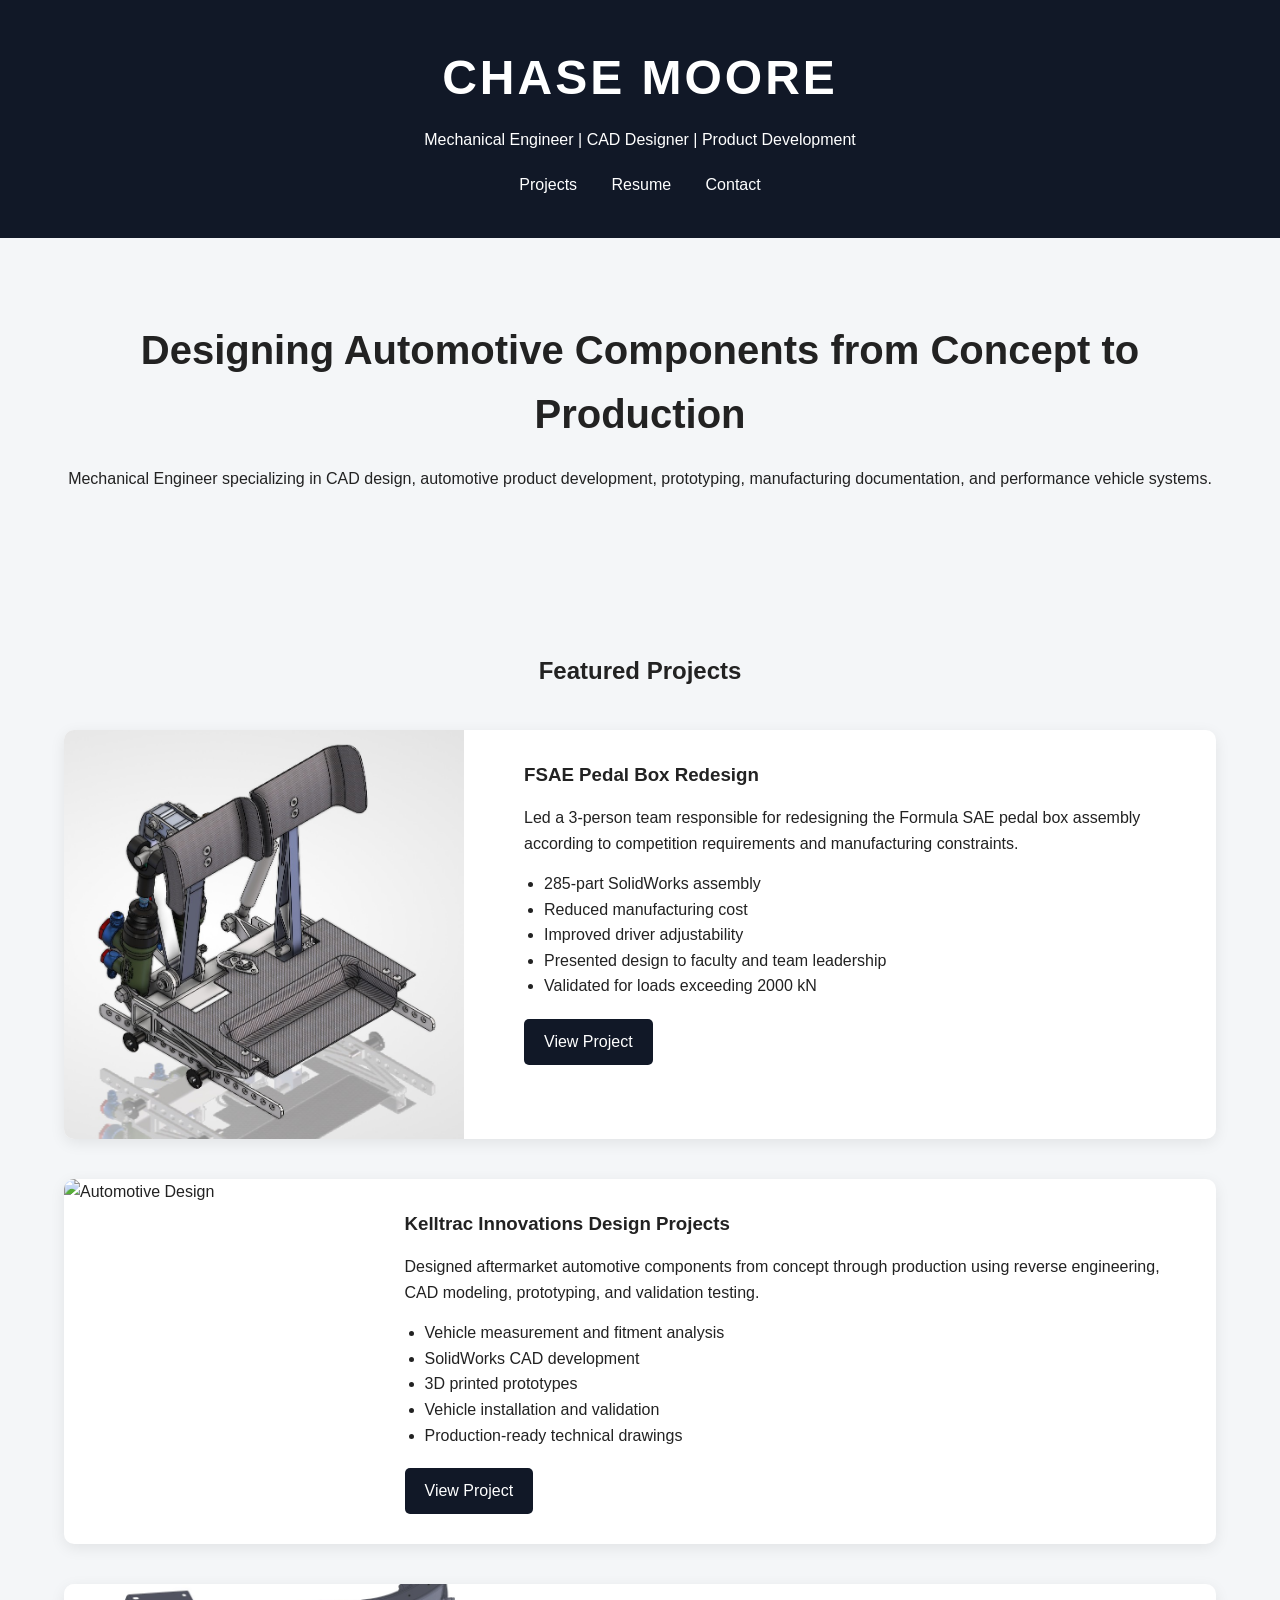
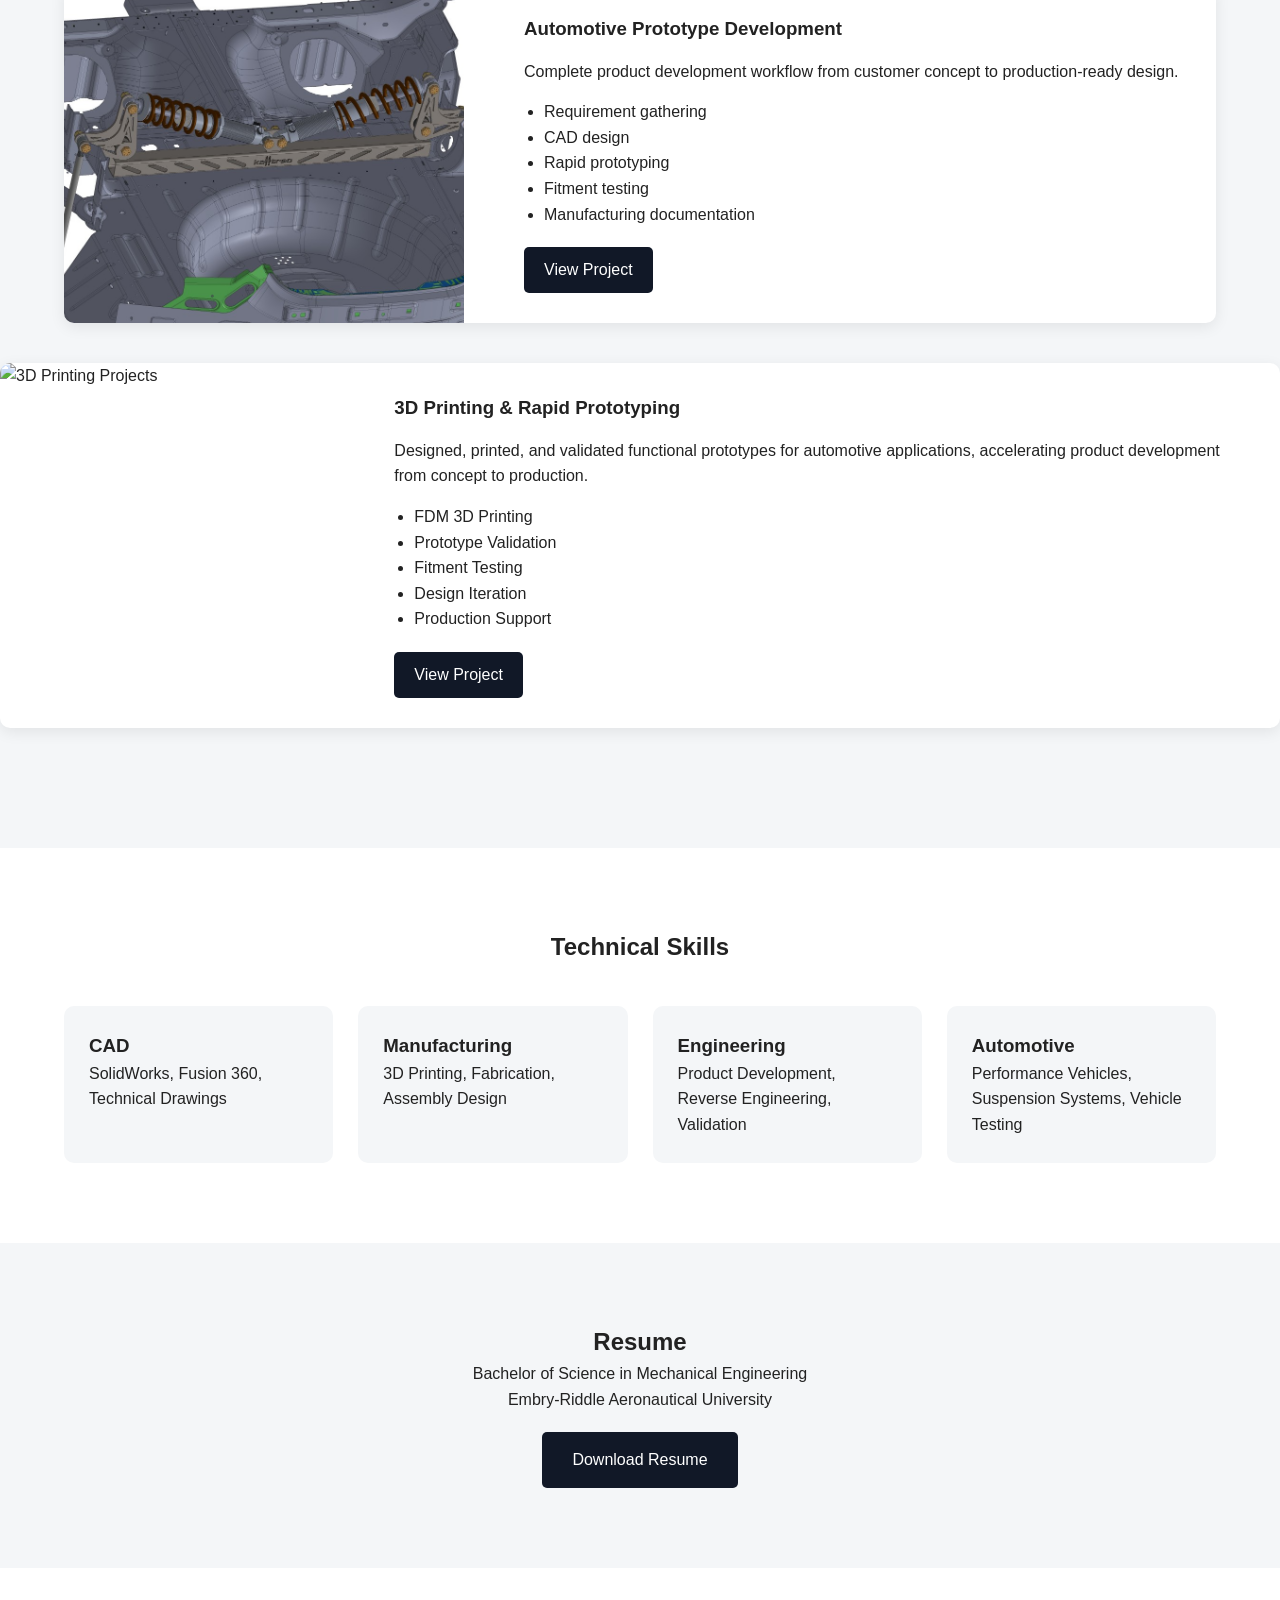
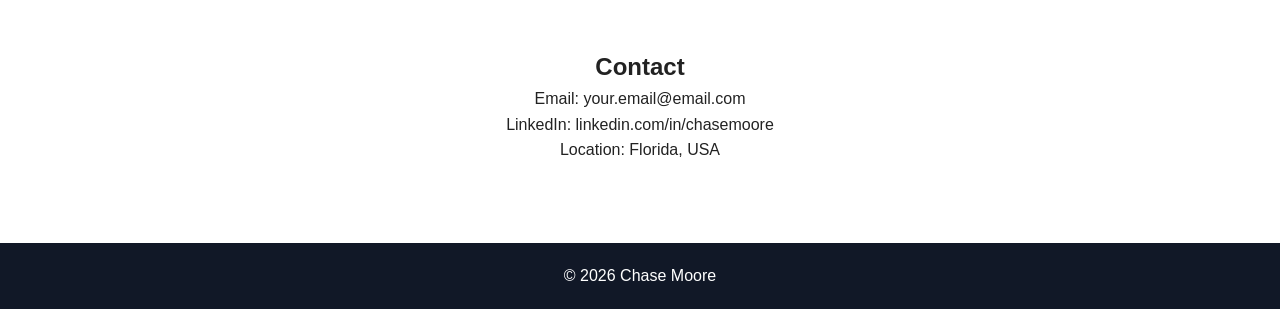
==== index.html @ bf0d04e1 "test" ====
<!DOCTYPE html>
<html lang="en">
<head>
    <meta charset="UTF-8">
    <meta name="viewport" content="width=device-width, initial-scale=1.0">
    <title>Chase Moore | Mechanical Engineer</title>
    <link rel="stylesheet" href="style.css">
</head>
<body>

<header>
    <div class="container">
        <h1>CHASE MOORE</h1>
        <p>Mechanical Engineer | CAD Designer | Product Development</p>

        <div class="header-links">
            <a href="#projects">Projects</a>
            <a href="#resume">Resume</a>
            <a href="#contact">Contact</a>
        </div>
    </div>
</header>

<section class="hero">
    <div class="container">
        <h2>Designing Automotive Components from Concept to Production</h2>

        <p>
            Mechanical Engineer specializing in CAD design,
            automotive product development, prototyping,
            manufacturing documentation, and performance vehicle systems.
        </p>
    </div>
</section>

<section id="projects" class="projects">

    <div class="container">

        <h2>Featured Projects</h2>

        <div class="project-card">
            <img src="images/pedal-box-full.jpg" alt="FSAE Pedal Box">

            <div class="project-content">
                <h3>FSAE Pedal Box Redesign</h3>

                <p>
                    Led a 3-person team responsible for redesigning the
                    Formula SAE pedal box assembly according to competition
                    requirements and manufacturing constraints.
                </p>

                <ul>
                    <li>285-part SolidWorks assembly</li>
                    <li>Reduced manufacturing cost</li>
                    <li>Improved driver adjustability</li>
                    <li>Presented design to faculty and team leadership</li>
                    <li>Validated for loads exceeding 2000 kN</li>
                </ul>

                <a href="images/pedal-box-full.jpg" target="_blank">
    View Project
</a>
            </div>
        </div>

        <div class="project-card">
            <img src="images/kelltrac.jpg" alt="Automotive Design">

            <div class="project-content">
                <h3>Kelltrac Innovations Design Projects</h3>

                <p>
                    Designed aftermarket automotive components from
                    concept through production using reverse engineering,
                    CAD modeling, prototyping, and validation testing.
                </p>

                <ul>
                    <li>Vehicle measurement and fitment analysis</li>
                    <li>SolidWorks CAD development</li>
                    <li>3D printed prototypes</li>
                    <li>Vehicle installation and validation</li>
                    <li>Production-ready technical drawings</li>
                </ul>

                <a href="images/cantilever-suspension.pdf" target="_blank">
    View Project
</a>
            </div>
        </div>

        <div class="project-card">
            <img src="images/cantilever-suspension.jpg" alt="Cantilever Suspension">

            <div class="project-content">
                <h3>Automotive Prototype Development</h3>

                <p>
                    Complete product development workflow from
                    customer concept to production-ready design.
                </p>

                <ul>
                    <li>Requirement gathering</li>
                    <li>CAD design</li>
                    <li>Rapid prototyping</li>
                    <li>Fitment testing</li>
                    <li>Manufacturing documentation</li>
                </ul>

                <a href="images/cantilever-suspension.jpg" target="_blank">
    View Project
</a>

            </div>
        </div>

    </div>

<div class="project-card">
    <img src="images/3d-printing-projects.jpg" alt="3D Printing Projects">

    <div class="project-content">
        <h3>3D Printing & Rapid Prototyping</h3>

        <p>
            Designed, printed, and validated functional prototypes for
            automotive applications, accelerating product development
            from concept to production.
        </p>

        <ul>
            <li>FDM 3D Printing</li>
            <li>Prototype Validation</li>
            <li>Fitment Testing</li>
            <li>Design Iteration</li>
            <li>Production Support</li>
        </ul>

        <a href="projects/3d-printing.html">
            View Project
        </a>
</div>

    </div>
</div>


</section>

<section class="skills">

    <div class="container">

        <h2>Technical Skills</h2>

        <div class="skill-grid">

            <div class="skill-box">
                <h3>CAD</h3>
                <p>SolidWorks, Fusion 360, Technical Drawings</p>
            </div>

            <div class="skill-box">
                <h3>Manufacturing</h3>
                <p>3D Printing, Fabrication, Assembly Design</p>
            </div>

            <div class="skill-box">
                <h3>Engineering</h3>
                <p>Product Development, Reverse Engineering, Validation</p>
            </div>

            <div class="skill-box">
                <h3>Automotive</h3>
                <p>Performance Vehicles, Suspension Systems, Vehicle Testing</p>
            </div>

        </div>

    </div>

</section>

<section id="resume" class="resume">

    <div class="container">

        <h2>Resume</h2>

        <p>
            Bachelor of Science in Mechanical Engineering
            <br>
            Embry-Riddle Aeronautical University
        </p>

        <a class="resume-btn" href="resume/Chase_Moore_Resume.pdf">
            Download Resume
        </a>

    </div>

</section>

<section id="contact" class="contact">

    <div class="container">

        <h2>Contact</h2>

        <p>Email: your.email@email.com</p>

        <p>LinkedIn: linkedin.com/in/chasemoore</p>

        <p>Location: Florida, USA</p>

    </div>

</section>

<footer>
    <p>© 2026 Chase Moore</p>
</footer>

</body>
</html>
---- style.css ----
*{
    margin:0;
    padding:0;
    box-sizing:border-box;
    font-family:Arial, Helvetica, sans-serif;
}

body{
    background:#f4f6f8;
    color:#222;
    line-height:1.6;
}

.container{
    width:90%;
    max-width:1200px;
    margin:auto;
}

header{
    background:#111827;
    color:white;
    padding:40px 0;
    text-align:center;
}

header h1{
    font-size:3rem;
    letter-spacing:3px;
}

header p{
    margin-top:10px;
}

.header-links{
    margin-top:20px;
}

.header-links a{
    color:white;
    text-decoration:none;
    margin:0 15px;
}

.hero{
    padding:80px 0;
    text-align:center;
}

.hero h2{
    font-size:2.5rem;
    margin-bottom:20px;
}

.projects{
    padding:80px 0;
}

.projects h2{
    text-align:center;
    margin-bottom:40px;
}

.project-card{
    display:flex;
    gap:30px;
    background:white;
    margin-bottom:40px;
    border-radius:10px;
    overflow:hidden;
    box-shadow:0 4px 15px rgba(0,0,0,.08);
}

.project-card img{
    width:400px;
    object-fit:cover;
}

.project-content{
    padding:30px;
}

.project-content h3{
    margin-bottom:15px;
}

.project-content ul{
    margin-top:15px;
    margin-left:20px;
}

.project-content a{
    display:inline-block;
    margin-top:20px;
    background:#111827;
    color:white;
    padding:10px 20px;
    text-decoration:none;
    border-radius:5px;
}

.skills{
    padding:80px 0;
    background:white;
}

.skills h2{
    text-align:center;
    margin-bottom:40px;
}

.skill-grid{
    display:grid;
    grid-template-columns:repeat(auto-fit,minmax(250px,1fr));
    gap:25px;
}

.skill-box{
    background:#f4f6f8;
    padding:25px;
    border-radius:10px;
}

.resume{
    text-align:center;
    padding:80px 0;
}

.resume-btn{
    display:inline-block;
    margin-top:20px;
    background:#111827;
    color:white;
    text-decoration:none;
    padding:15px 30px;
    border-radius:5px;
}

.contact{
    text-align:center;
    padding:80px 0;
    background:white;
}

footer{
    background:#111827;
    color:white;
    text-align:center;
    padding:20px;
}

@media(max-width:900px){

    .project-card{
        flex-direction:column;
    }

    .project-card img{
        width:100%;
    }

}
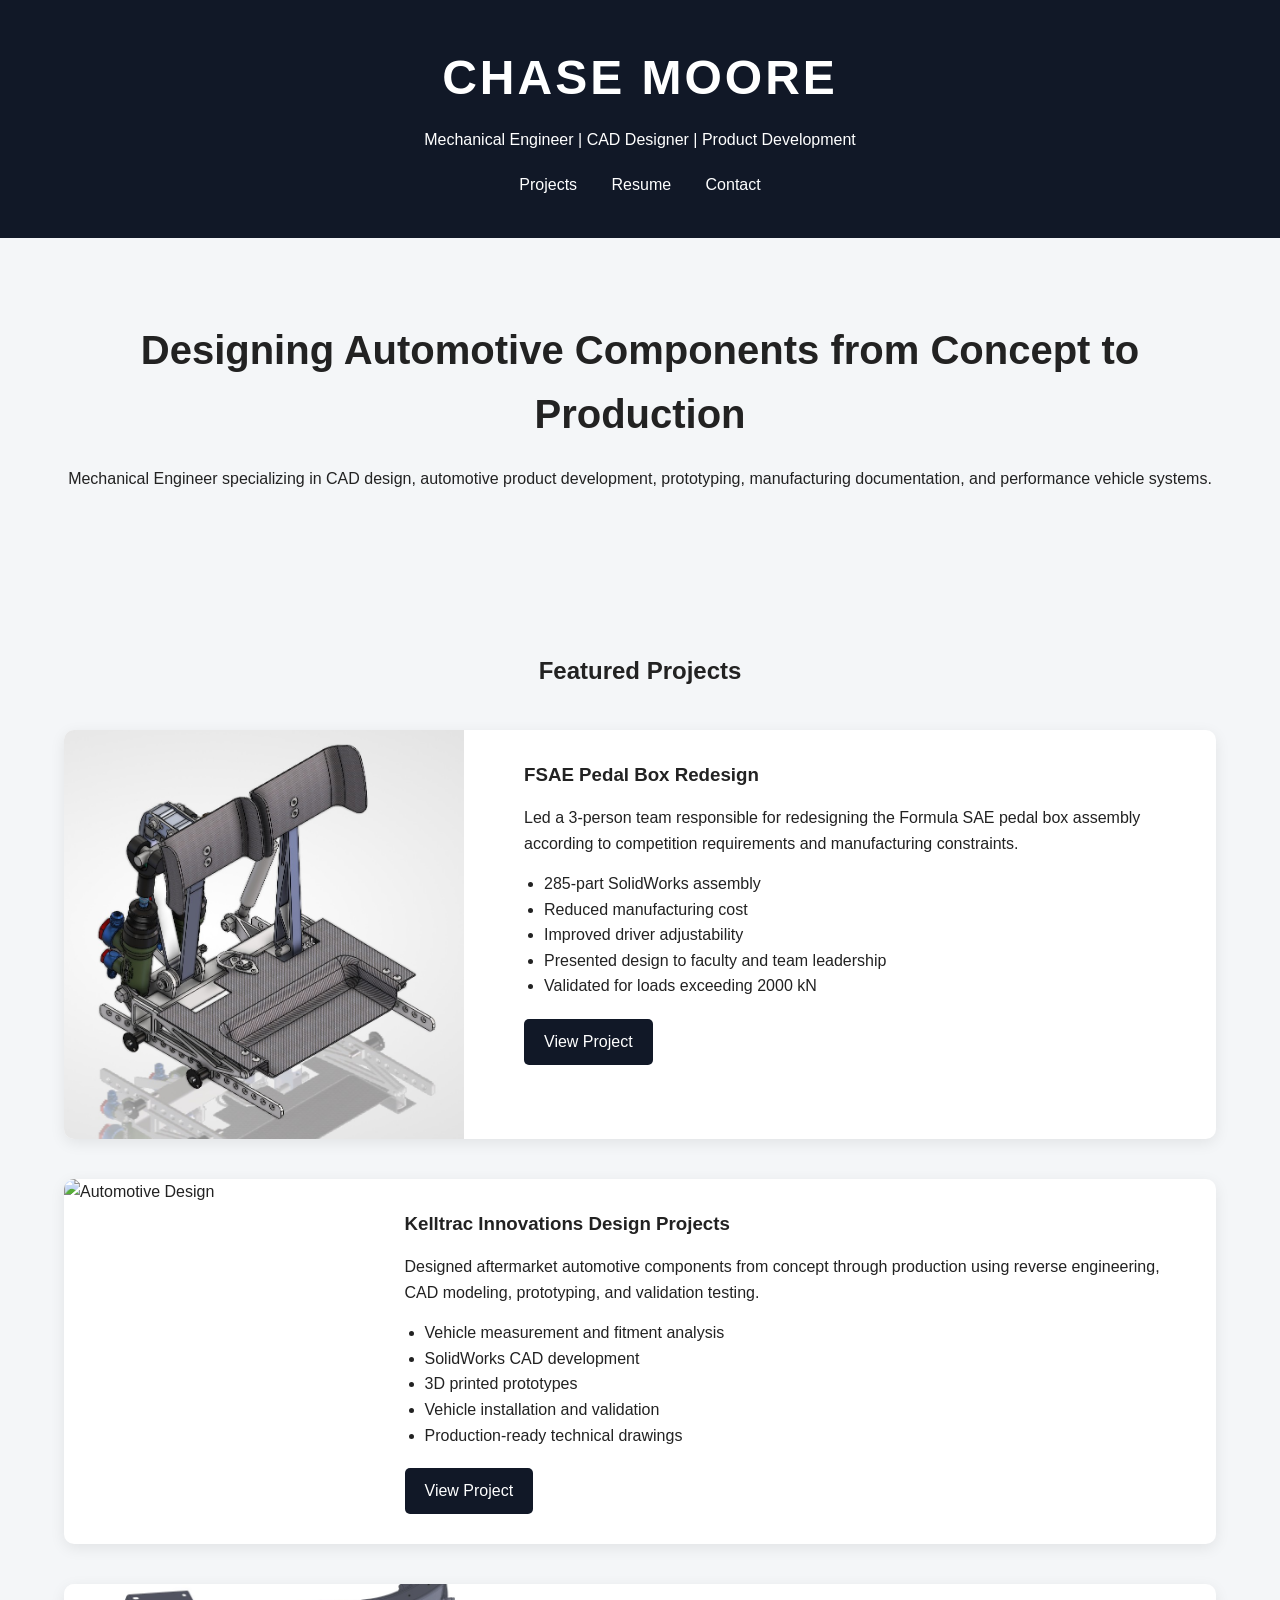
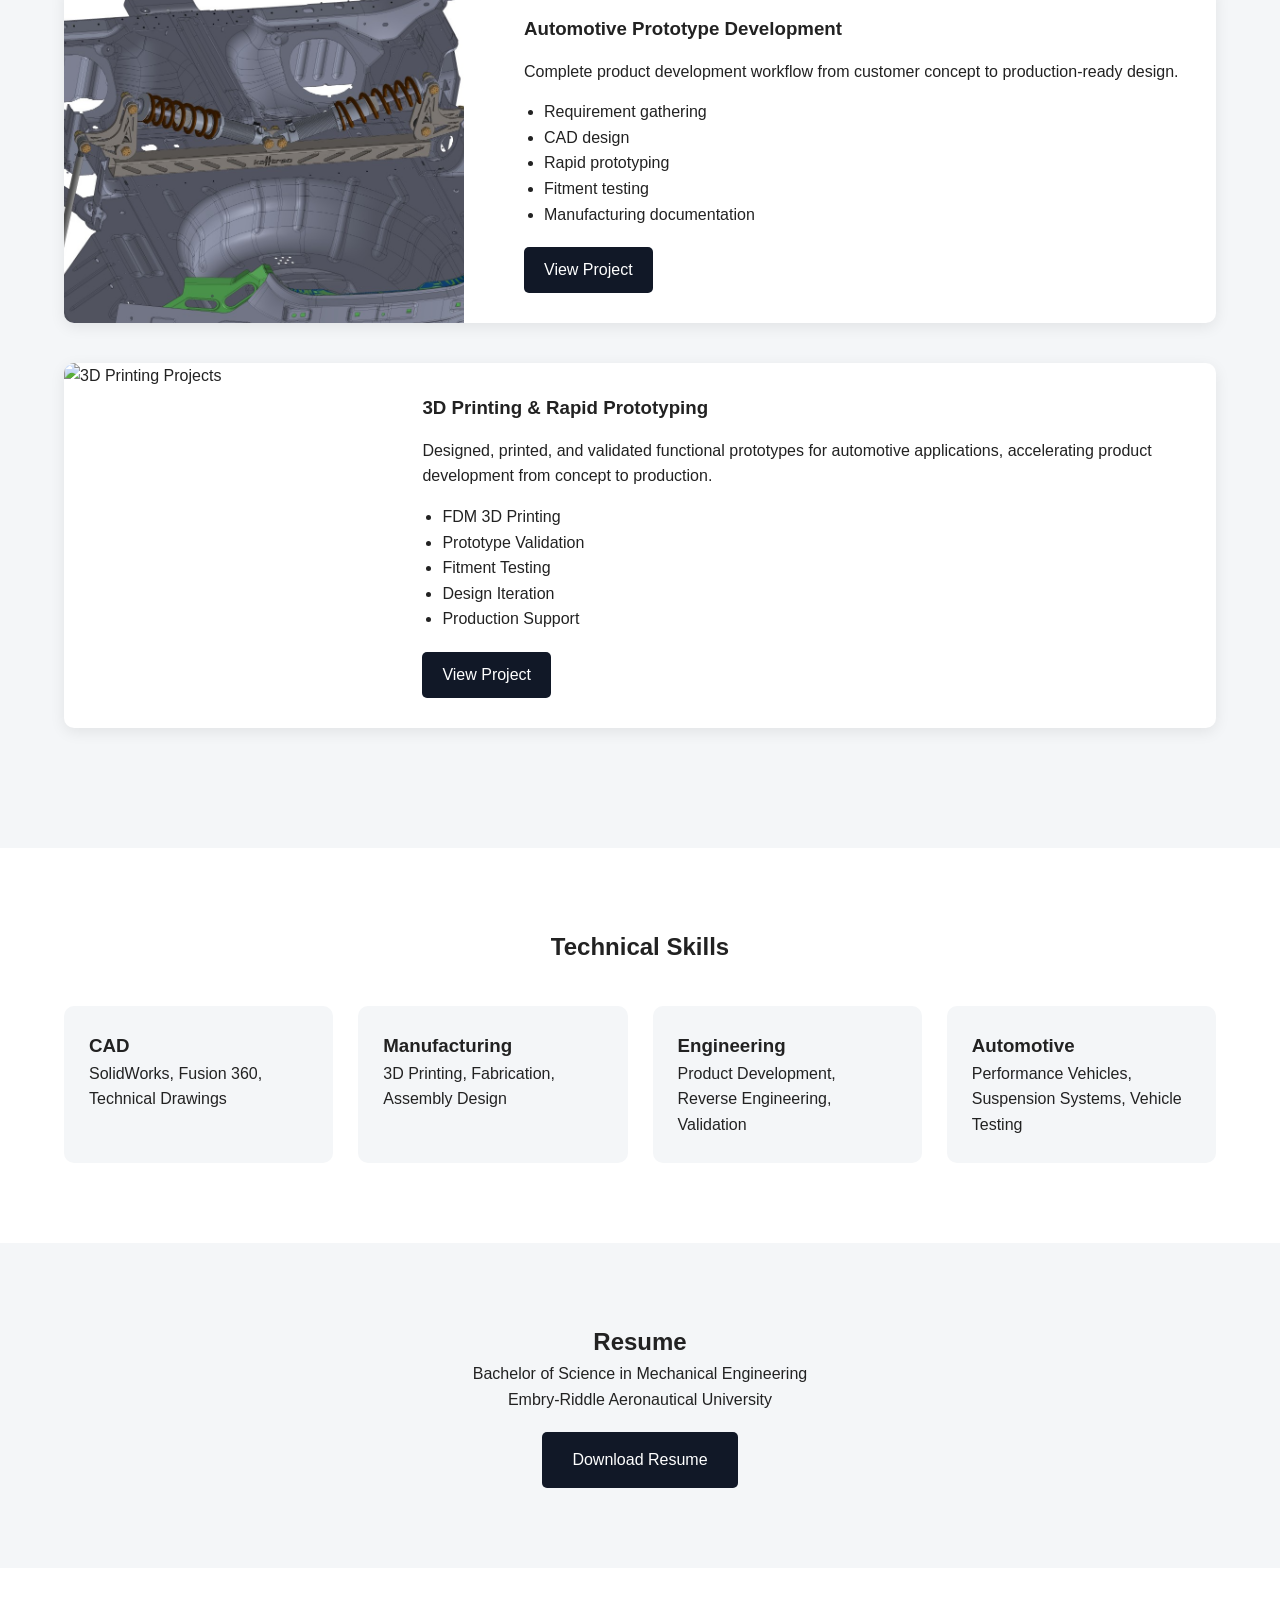
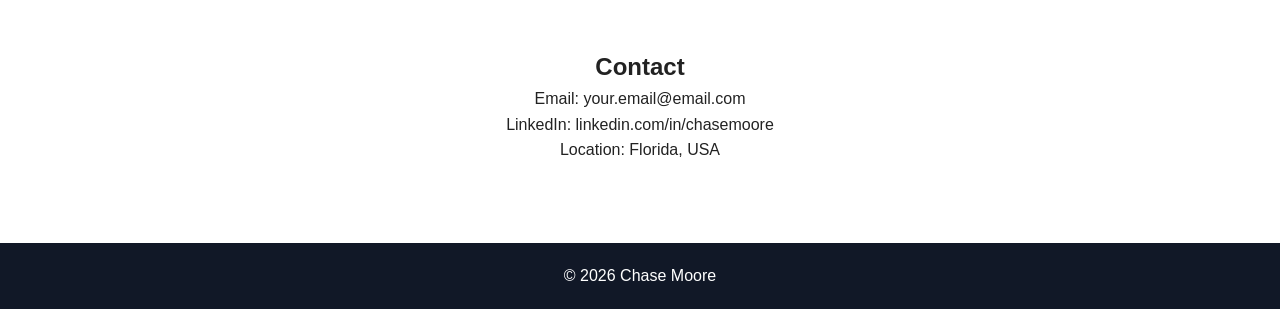
==== commit e8700573: "test" ====
--- a/index.html
+++ b/index.html
@@ -114,7 +114,7 @@
     View Project
 </a>
 
-            </div>
+            
         </div>
 
     </div>
@@ -142,8 +142,6 @@
         <a href="projects/3d-printing.html">
             View Project
         </a>
-</div>
-
     </div>
 </div>
 
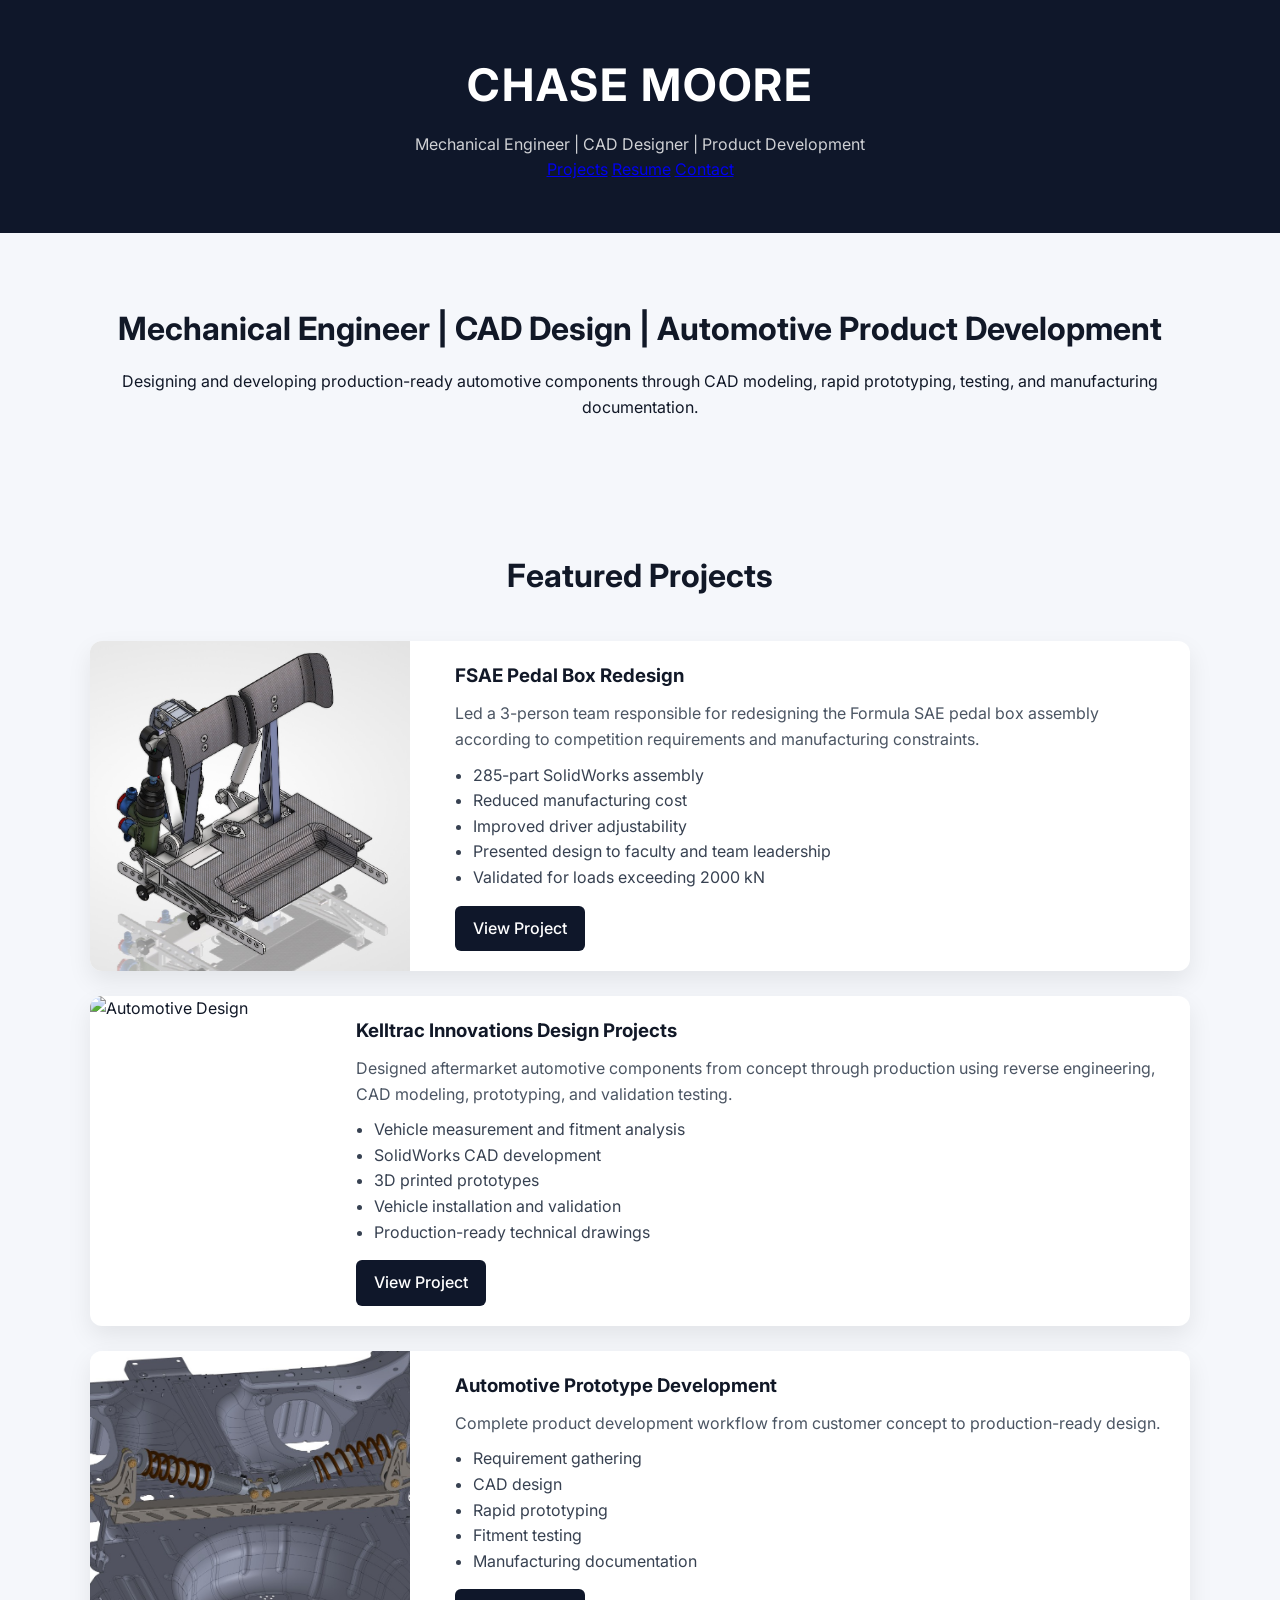
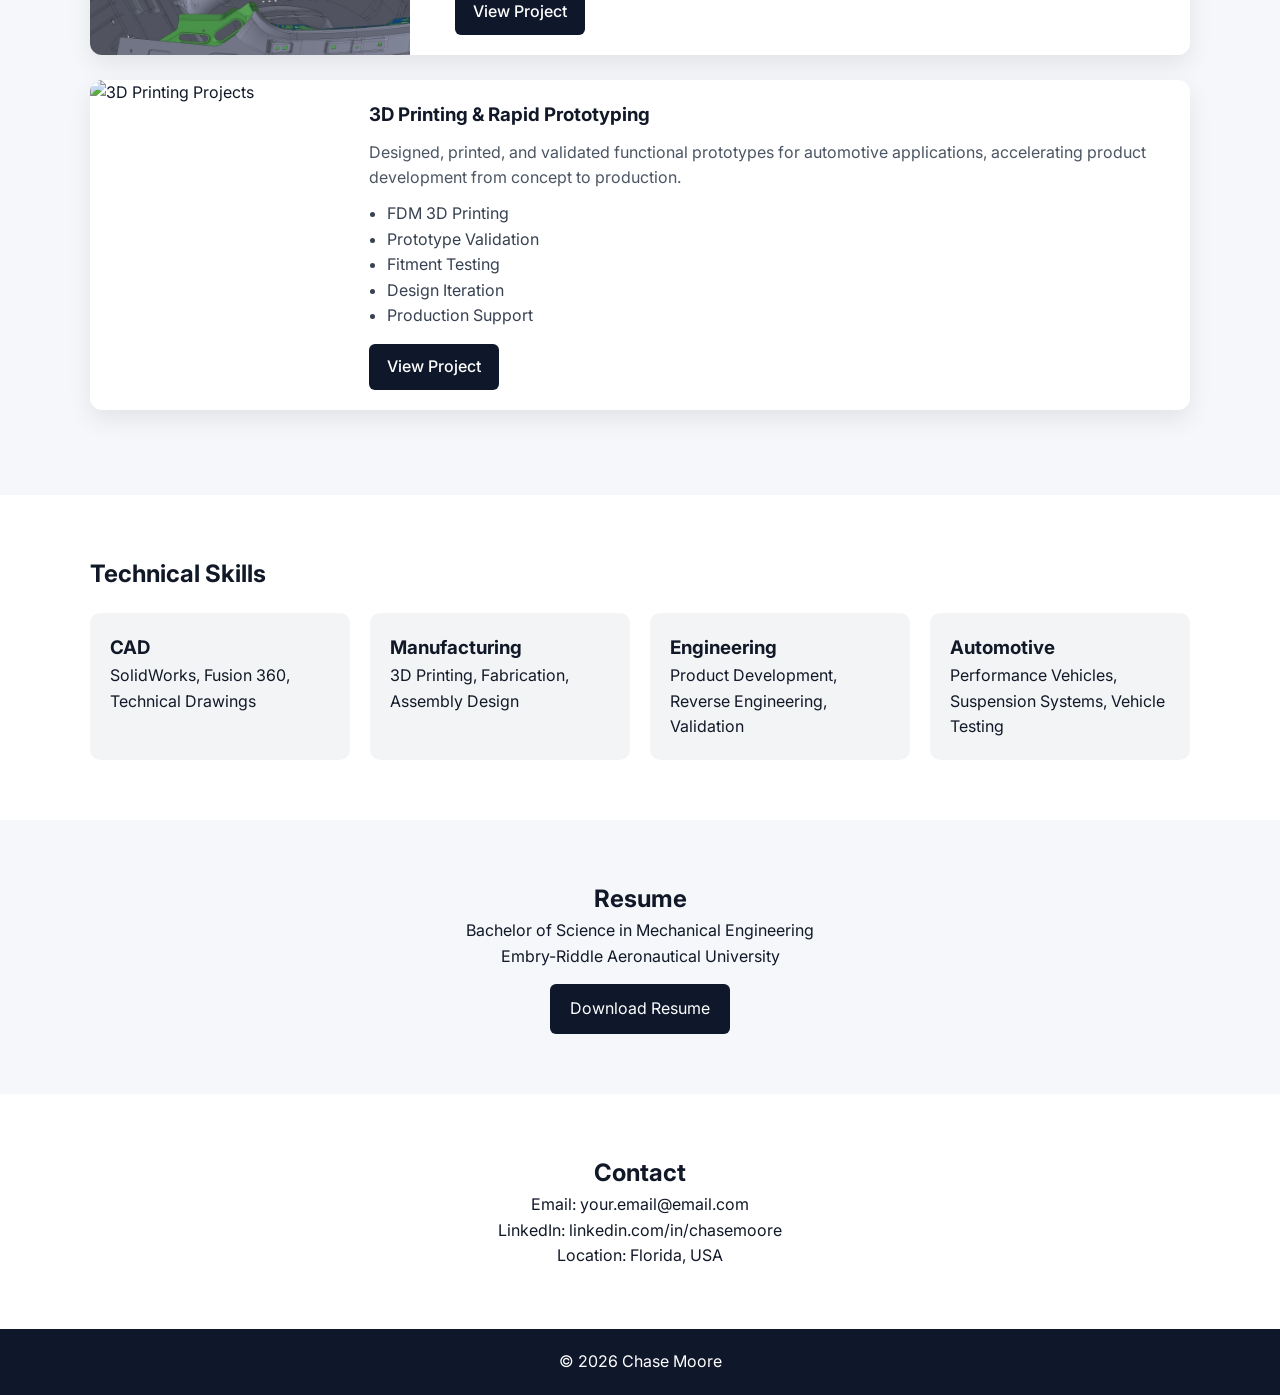
==== commit 2f58f72d: "Professionalism upgrade" ====
--- a/index.html
+++ b/index.html
@@ -5,7 +5,7 @@
     <meta name="viewport" content="width=device-width, initial-scale=1.0">
     <title>Chase Moore | Mechanical Engineer</title>
     <link rel="stylesheet" href="style.css">
-</head>
+</head><link href="https://fonts.googleapis.com/css2?family=Inter:wght@400;500;600;700&display=swap" rel="stylesheet">
 <body>
 
 <header>
@@ -23,13 +23,12 @@
 
 <section class="hero">
     <div class="container">
-        <h2>Designing Automotive Components from Concept to Production</h2>
-
-        <p>
-            Mechanical Engineer specializing in CAD design,
-            automotive product development, prototyping,
-            manufacturing documentation, and performance vehicle systems.
-        </p>
+       <h2>Mechanical Engineer | CAD Design | Automotive Product Development</h2>
+
+    <p>
+    Designing and developing production-ready automotive components through CAD modeling,
+    rapid prototyping, testing, and manufacturing documentation.
+    </p>
     </div>
 </section>
 
@@ -112,9 +111,7 @@
 
                 <a href="images/cantilever-suspension.jpg" target="_blank">
     View Project
-</a>
-
-            
+</a> 
         </div>
 
     </div>
--- a/style.css
+++ b/style.css
@@ -1,163 +1,177 @@
-*{
-    margin:0;
-    padding:0;
-    box-sizing:border-box;
-    font-family:Arial, Helvetica, sans-serif;
+* {
+    margin: 0;
+    padding: 0;
+    box-sizing: border-box;
+    font-family: "Inter", Arial, sans-serif;
 }
 
-body{
-    background:#f4f6f8;
-    color:#222;
-    line-height:1.6;
+body {
+    background: #f5f7fb;
+    color: #111827;
+    line-height: 1.6;
 }
 
-.container{
-    width:90%;
-    max-width:1200px;
-    margin:auto;
+/* Container */
+.container {
+    width: 90%;
+    max-width: 1100px;
+    margin: auto;
 }
 
-header{
-    background:#111827;
-    color:white;
-    padding:40px 0;
-    text-align:center;
+/* Header */
+header {
+    background: #0f172a;
+    color: white;
+    padding: 50px 0;
+    text-align: center;
 }
 
-header h1{
-    font-size:3rem;
-    letter-spacing:3px;
+header h1 {
+    font-size: 2.8rem;
+    letter-spacing: 2px;
 }
 
-header p{
-    margin-top:10px;
+header p {
+    margin-top: 10px;
+    opacity: 0.8;
 }
 
-.header-links{
-    margin-top:20px;
+/* Hero */
+.hero {
+    padding: 70px 0;
+    text-align: center;
 }
 
-.header-links a{
-    color:white;
-    text-decoration:none;
-    margin:0 15px;
+.hero h2 {
+    font-size: 2rem;
+    margin-bottom: 15px;
 }
 
-.hero{
-    padding:80px 0;
-    text-align:center;
+/* Projects Section */
+.projects {
+    padding: 60px 0;
 }
 
-.hero h2{
-    font-size:2.5rem;
-    margin-bottom:20px;
+.projects h2 {
+    text-align: center;
+    margin-bottom: 40px;
+    font-size: 2rem;
 }
 
-.projects{
-    padding:80px 0;
+/* Project Card */
+.project-card {
+    display: flex;
+    gap: 25px;
+    background: white;
+    margin-bottom: 25px;
+    border-radius: 12px;
+    overflow: hidden;
+    box-shadow: 0 10px 25px rgba(0,0,0,0.08);
+    transition: 0.3s ease;
 }
 
-.projects h2{
-    text-align:center;
-    margin-bottom:40px;
+.project-card:hover {
+    transform: translateY(-5px);
 }
 
-.project-card{
-    display:flex;
-    gap:30px;
-    background:white;
-    margin-bottom:40px;
-    border-radius:10px;
-    overflow:hidden;
-    box-shadow:0 4px 15px rgba(0,0,0,.08);
+.project-card img {
+    width: 320px;
+    object-fit: cover;
 }
 
-.project-card img{
-    width:400px;
-    object-fit:cover;
+/* Content */
+.project-content {
+    padding: 20px;
 }
 
-.project-content{
-    padding:30px;
+.project-content h3 {
+    margin-bottom: 10px;
 }
 
-.project-content h3{
-    margin-bottom:15px;
+.project-content p {
+    margin-bottom: 10px;
+    color: #4b5563;
 }
 
-.project-content ul{
-    margin-top:15px;
-    margin-left:20px;
+.project-content ul {
+    margin-left: 18px;
+    margin-bottom: 15px;
+    color: #374151;
 }
 
-.project-content a{
-    display:inline-block;
-    margin-top:20px;
-    background:#111827;
-    color:white;
-    padding:10px 20px;
-    text-decoration:none;
-    border-radius:5px;
+/* Button (FIXED — no more full width) */
+.project-content a {
+    display: inline-block;
+    padding: 10px 18px;
+    background: #0f172a;
+    color: white;
+    text-decoration: none;
+    border-radius: 6px;
+    font-weight: 500;
+    transition: 0.2s;
 }
 
-.skills{
-    padding:80px 0;
-    background:white;
+.project-content a:hover {
+    background: #1f2937;
 }
 
-.skills h2{
-    text-align:center;
-    margin-bottom:40px;
+/* Skills */
+.skills {
+    padding: 60px 0;
+    background: white;
 }
 
-.skill-grid{
-    display:grid;
-    grid-template-columns:repeat(auto-fit,minmax(250px,1fr));
-    gap:25px;
+.skill-grid {
+    display: grid;
+    grid-template-columns: repeat(auto-fit, minmax(220px, 1fr));
+    gap: 20px;
+    margin-top: 20px;
 }
 
-.skill-box{
-    background:#f4f6f8;
-    padding:25px;
-    border-radius:10px;
+.skill-box {
+    background: #f3f4f6;
+    padding: 20px;
+    border-radius: 10px;
 }
 
-.resume{
-    text-align:center;
-    padding:80px 0;
+/* Resume */
+.resume {
+    padding: 60px 0;
+    text-align: center;
 }
 
-.resume-btn{
-    display:inline-block;
-    margin-top:20px;
-    background:#111827;
-    color:white;
-    text-decoration:none;
-    padding:15px 30px;
-    border-radius:5px;
+.resume-btn {
+    display: inline-block;
+    margin-top: 15px;
+    padding: 12px 20px;
+    background: #0f172a;
+    color: white;
+    text-decoration: none;
+    border-radius: 6px;
 }
 
-.contact{
-    text-align:center;
-    padding:80px 0;
-    background:white;
+/* Contact */
+.contact {
+    padding: 60px 0;
+    text-align: center;
+    background: white;
 }
 
-footer{
-    background:#111827;
-    color:white;
-    text-align:center;
-    padding:20px;
+/* Footer */
+footer {
+    background: #0f172a;
+    color: white;
+    text-align: center;
+    padding: 20px;
 }
 
-@media(max-width:900px){
-
-    .project-card{
-        flex-direction:column;
+/* Mobile */
+@media (max-width: 768px) {
+    .project-card {
+        flex-direction: column;
     }
 
-    .project-card img{
-        width:100%;
+    .project-card img {
+        width: 100%;
     }
-
 }
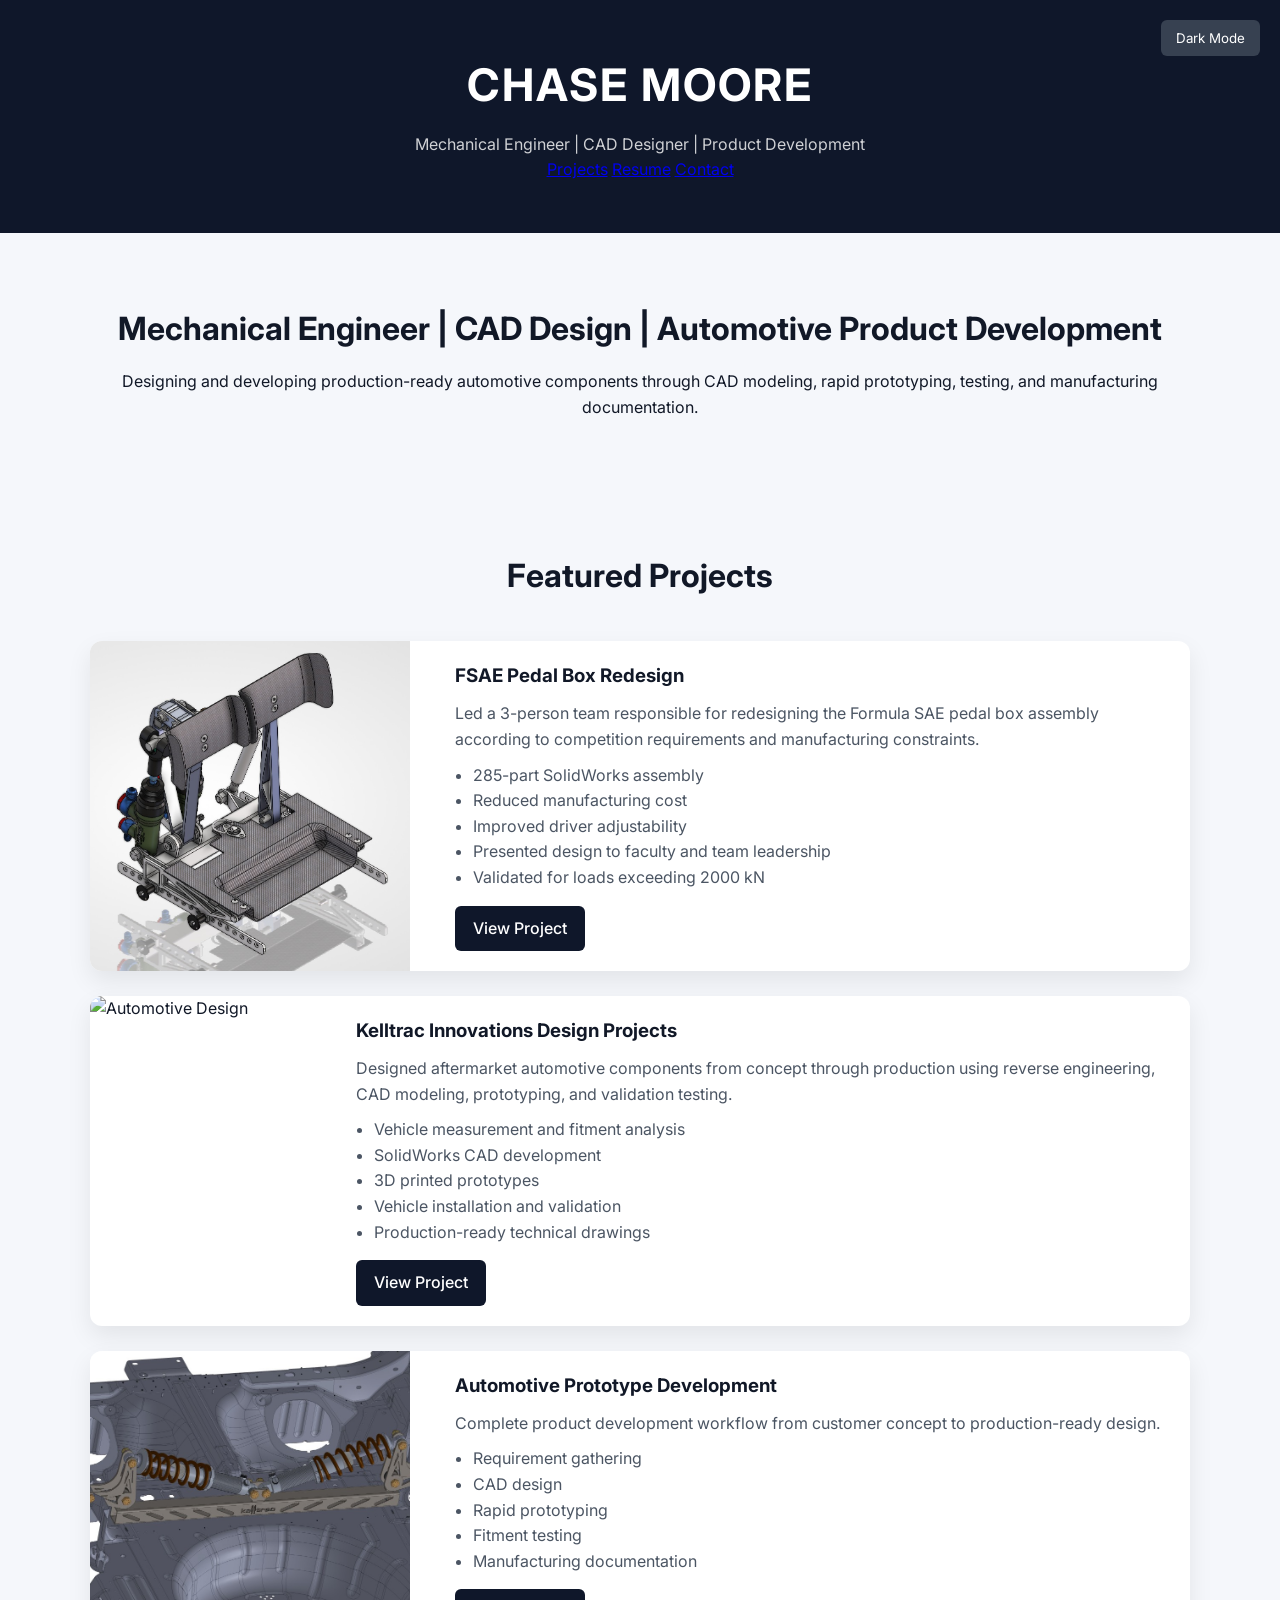
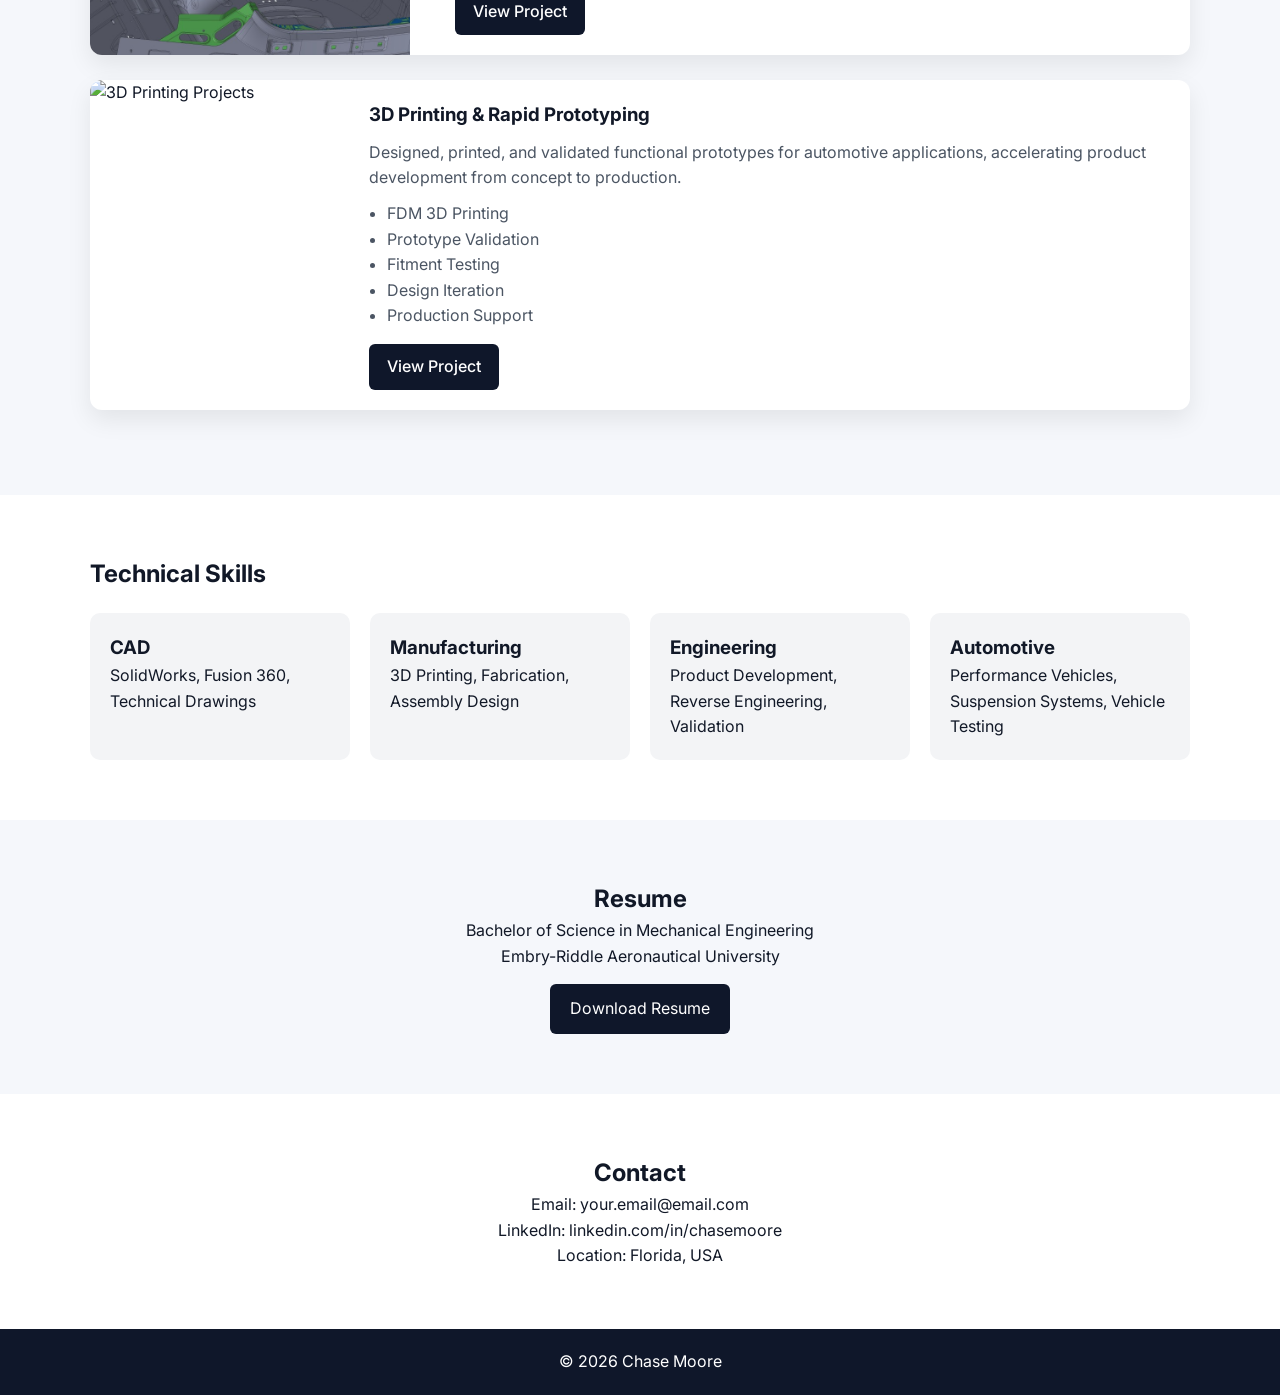
==== commit f0a04c7e: "Dark mode and lightbox" ====
--- a/index.html
+++ b/index.html
@@ -19,6 +19,27 @@
             <a href="#contact">Contact</a>
         </div>
     </div>
+
+    <button id="darkToggle" class="dark-toggle">
+    Dark Mode
+</button>
+
+<script>
+const lightbox = document.getElementById("lightbox");
+const lightboxImg = document.getElementById("lightbox-img");
+
+document.querySelectorAll(".project-card img").forEach(img => {
+    img.addEventListener("click", () => {
+        lightbox.style.display = "flex";
+        lightboxImg.src = img.src;
+    });
+});
+
+lightbox.addEventListener("click", () => {
+    lightbox.style.display = "none";
+});
+</script>
+
 </header>
 
 <section class="hero">
@@ -218,6 +239,29 @@
 <footer>
     <p>© 2026 Chase Moore</p>
 </footer>
-
+<script>
+const toggle = document.getElementById("darkToggle");
+
+toggle.addEventListener("click", () => {
+    document.body.classList.toggle("dark");
+
+    if (document.body.classList.contains("dark")) {
+        toggle.textContent = "Light Mode";
+        localStorage.setItem("theme", "dark");
+    } else {
+        toggle.textContent = "Dark Mode";
+        localStorage.setItem("theme", "light");
+    }
+});
+
+// Load saved theme
+if (localStorage.getItem("theme") === "dark") {
+    document.body.classList.add("dark");
+    toggle.textContent = "Light Mode";
+}
+</script>
+<div id="lightbox" class="lightbox">
+    <img id="lightbox-img">
+</div>
 </body>
 </html>
--- a/style.css
+++ b/style.css
@@ -174,4 +174,84 @@
     .project-card img {
         width: 100%;
     }
+}
+/* Dark mode variables */
+:root {
+    --bg: #f5f7fb;
+    --card: #ffffff;
+    --text: #111827;
+    --muted: #4b5563;
+    --accent: #0f172a;
+}
+
+/* Dark mode state */
+body.dark {
+    --bg: #0b1220;
+    --card: #111827;
+    --text: #e5e7eb;
+    --muted: #9ca3af;
+    --accent: #3b82f6;
+}
+
+body {
+    background: var(--bg);
+    color: var(--text);
+}
+
+.project-card {
+    background: var(--card);
+}
+
+.project-content p,
+.project-content ul {
+    color: var(--muted);
+}
+
+.project-content a,
+.resume-btn {
+    background: var(--accent);
+}
+
+/* Toggle button */
+.dark-toggle {
+    position: absolute;
+    top: 20px;
+    right: 20px;
+    padding: 10px 15px;
+    border: none;
+    border-radius: 6px;
+    cursor: pointer;
+    background: #374151;
+    color: white;
+}
+
+/* Lightbox background */
+.lightbox {
+    display: none;
+    position: fixed;
+    top: 0;
+    left: 0;
+    width: 100%;
+    height: 100%;
+    background: rgba(0,0,0,0.9);
+    justify-content: center;
+    align-items: center;
+    z-index: 999;
+}
+
+.lightbox img {
+    max-width: 90%;
+    max-height: 90%;
+    border-radius: 10px;
+    box-shadow: 0 0 30px rgba(0,0,0,0.5);
+}
+
+/* Make images clickable */
+.project-card img {
+    cursor: zoom-in;
+    transition: 0.2s;
+}
+
+.project-card img:hover {
+    transform: scale(1.02);
 }
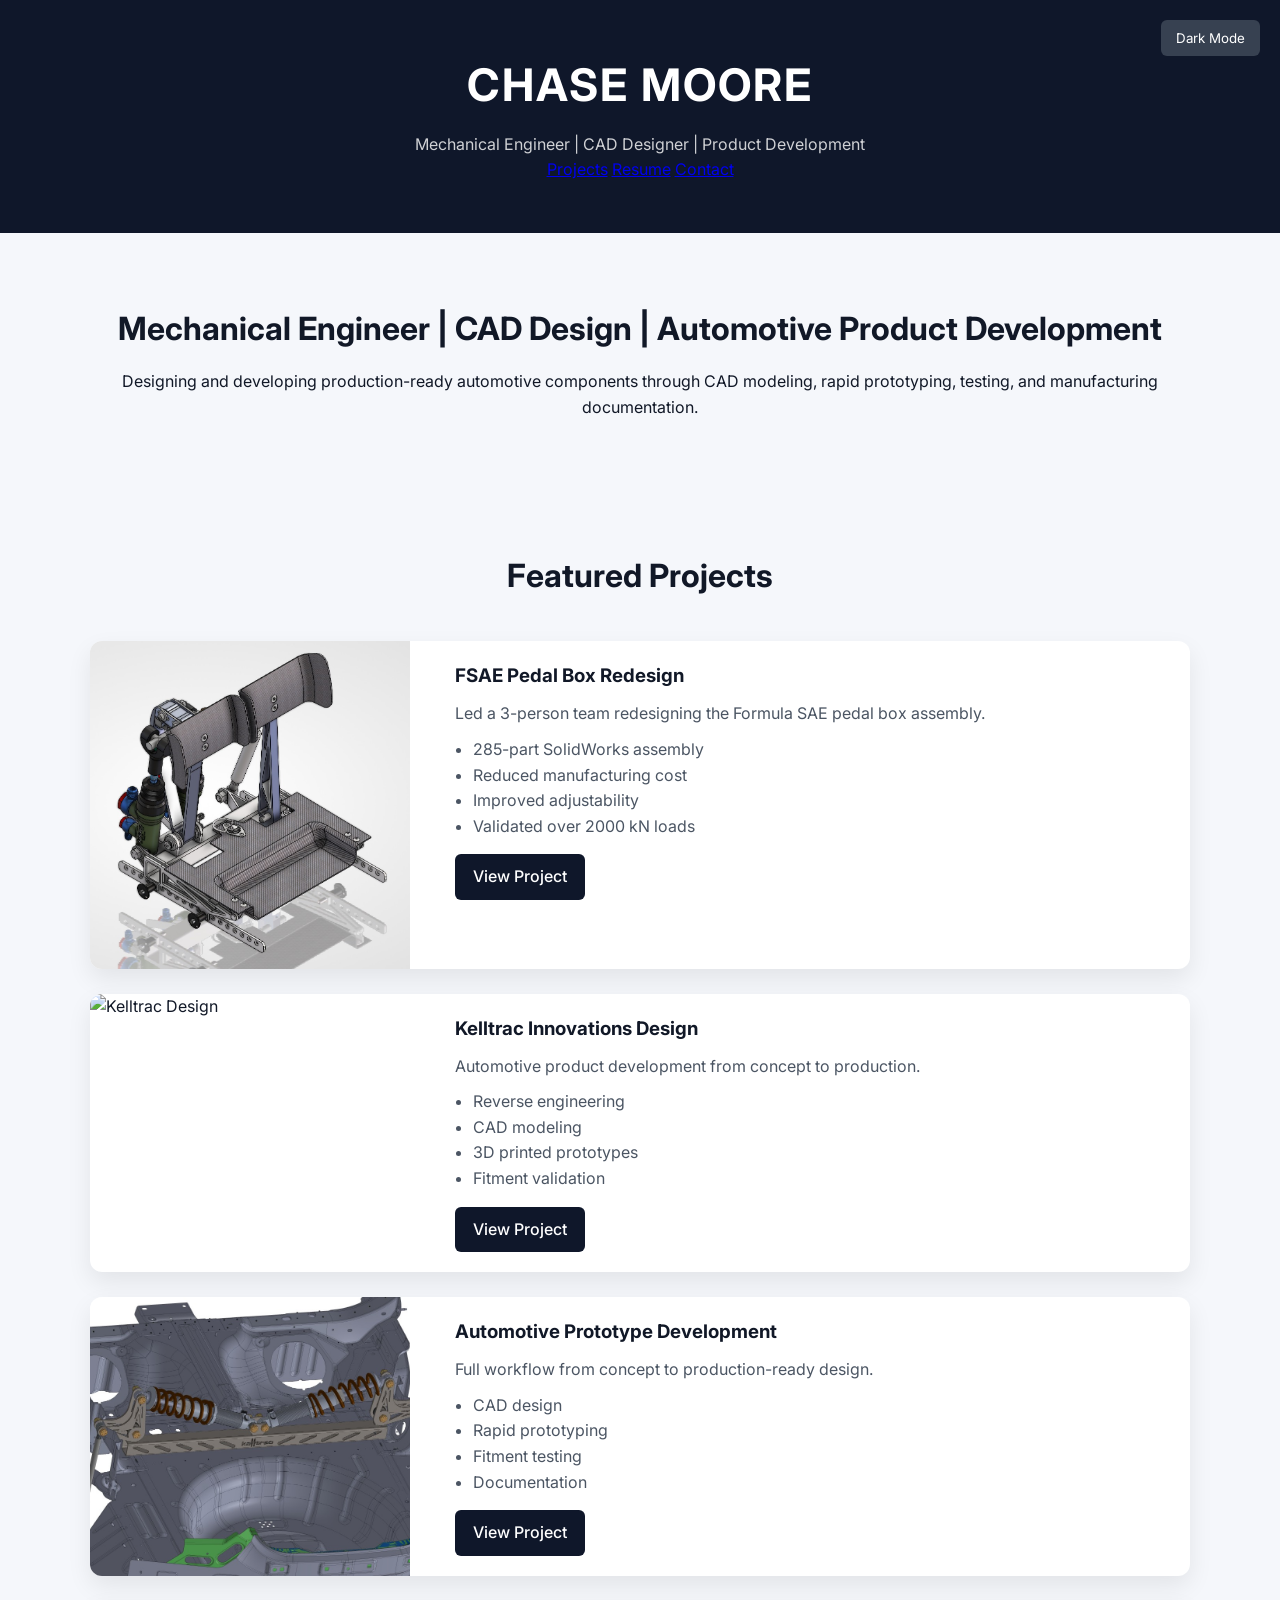
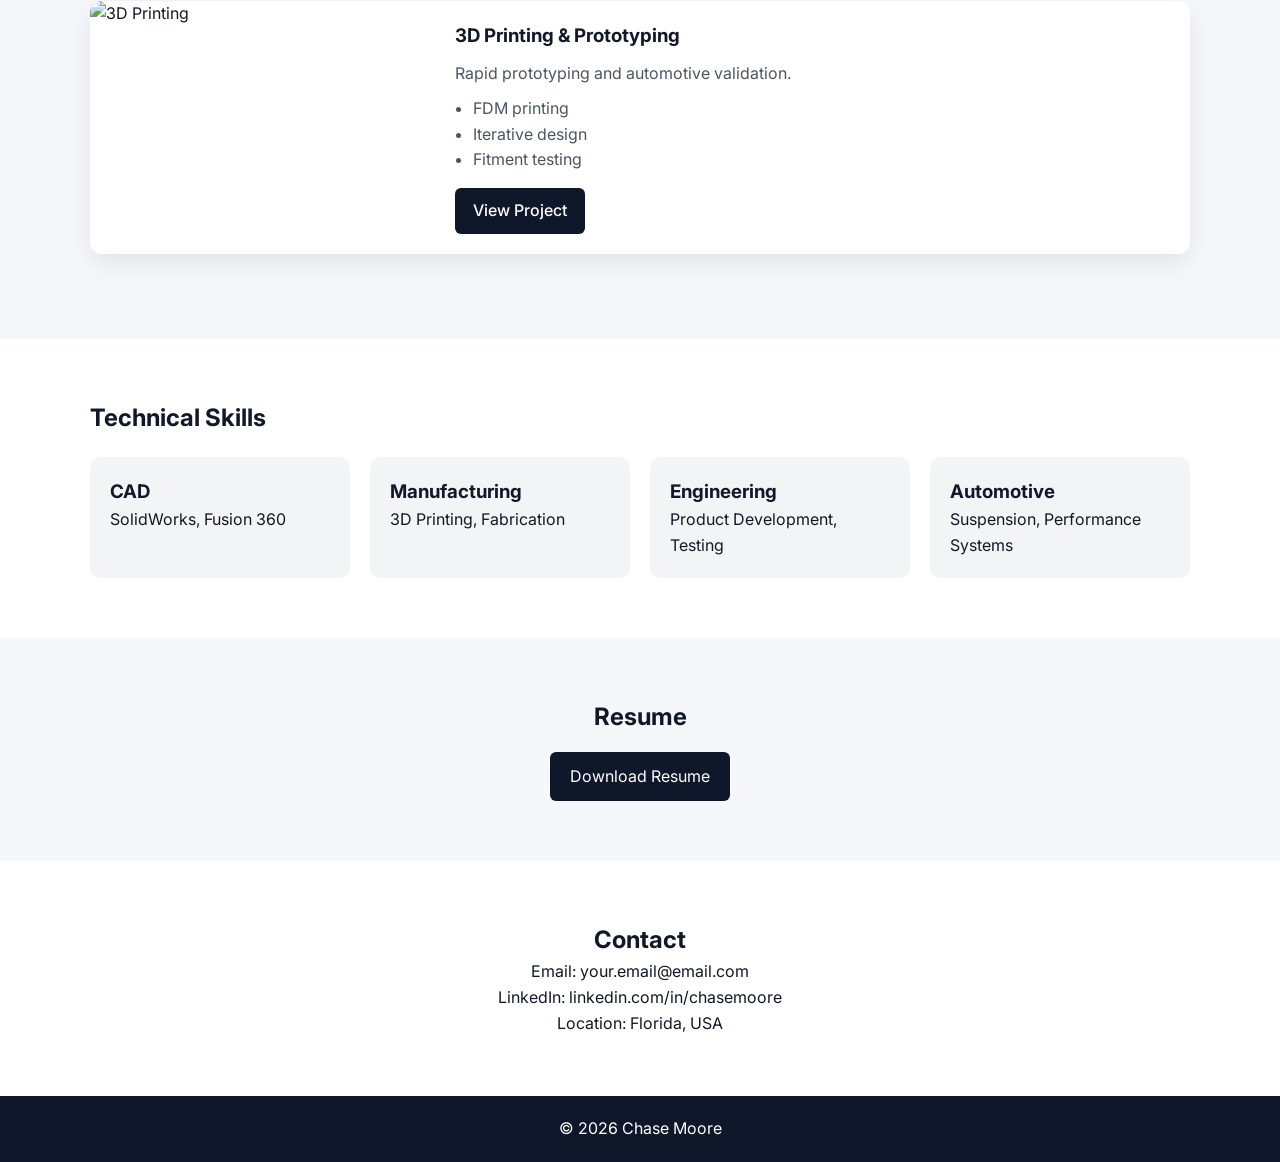
==== commit 45323ed0: "fix portfolio layout + dark mode + lightbox" ====
--- a/index.html
+++ b/index.html
@@ -4,8 +4,13 @@
     <meta charset="UTF-8">
     <meta name="viewport" content="width=device-width, initial-scale=1.0">
     <title>Chase Moore | Mechanical Engineer</title>
+
     <link rel="stylesheet" href="style.css">
-</head><link href="https://fonts.googleapis.com/css2?family=Inter:wght@400;500;600;700&display=swap" rel="stylesheet">
+
+    <!-- Font -->
+    <link href="https://fonts.googleapis.com/css2?family=Inter:wght@400;500;600;700&display=swap" rel="stylesheet">
+</head>
+
 <body>
 
 <header>
@@ -20,45 +25,28 @@
         </div>
     </div>
 
-    <button id="darkToggle" class="dark-toggle">
-    Dark Mode
-</button>
-
-<script>
-const lightbox = document.getElementById("lightbox");
-const lightboxImg = document.getElementById("lightbox-img");
-
-document.querySelectorAll(".project-card img").forEach(img => {
-    img.addEventListener("click", () => {
-        lightbox.style.display = "flex";
-        lightboxImg.src = img.src;
-    });
-});
-
-lightbox.addEventListener("click", () => {
-    lightbox.style.display = "none";
-});
-</script>
-
+    <!-- Dark mode button -->
+    <button id="darkToggle" class="dark-toggle">Dark Mode</button>
 </header>
 
 <section class="hero">
     <div class="container">
-       <h2>Mechanical Engineer | CAD Design | Automotive Product Development</h2>
-
-    <p>
-    Designing and developing production-ready automotive components through CAD modeling,
-    rapid prototyping, testing, and manufacturing documentation.
-    </p>
-    </div>
-</section>
-
+        <h2>Mechanical Engineer | CAD Design | Automotive Product Development</h2>
+
+        <p>
+            Designing and developing production-ready automotive components through CAD modeling,
+            rapid prototyping, testing, and manufacturing documentation.
+        </p>
+    </div>
+</section>
+
+<!-- PROJECTS -->
 <section id="projects" class="projects">
-
     <div class="container">
 
         <h2>Featured Projects</h2>
 
+        <!-- Project 1 -->
         <div class="project-card">
             <img src="images/pedal-box-full.jpg" alt="FSAE Pedal Box">
 
@@ -66,51 +54,43 @@
                 <h3>FSAE Pedal Box Redesign</h3>
 
                 <p>
-                    Led a 3-person team responsible for redesigning the
-                    Formula SAE pedal box assembly according to competition
-                    requirements and manufacturing constraints.
+                    Led a 3-person team redesigning the Formula SAE pedal box assembly.
                 </p>
 
                 <ul>
                     <li>285-part SolidWorks assembly</li>
                     <li>Reduced manufacturing cost</li>
-                    <li>Improved driver adjustability</li>
-                    <li>Presented design to faculty and team leadership</li>
-                    <li>Validated for loads exceeding 2000 kN</li>
-                </ul>
-
-                <a href="images/pedal-box-full.jpg" target="_blank">
-    View Project
-</a>
-            </div>
-        </div>
-
-        <div class="project-card">
-            <img src="images/kelltrac.jpg" alt="Automotive Design">
-
-            <div class="project-content">
-                <h3>Kelltrac Innovations Design Projects</h3>
-
-                <p>
-                    Designed aftermarket automotive components from
-                    concept through production using reverse engineering,
-                    CAD modeling, prototyping, and validation testing.
-                </p>
-
-                <ul>
-                    <li>Vehicle measurement and fitment analysis</li>
-                    <li>SolidWorks CAD development</li>
+                    <li>Improved adjustability</li>
+                    <li>Validated over 2000 kN loads</li>
+                </ul>
+
+                <a href="images/pedal-box-full.jpg" target="_blank">View Project</a>
+            </div>
+        </div>
+
+        <!-- Project 2 -->
+        <div class="project-card">
+            <img src="images/kelltrac.jpg" alt="Kelltrac Design">
+
+            <div class="project-content">
+                <h3>Kelltrac Innovations Design</h3>
+
+                <p>
+                    Automotive product development from concept to production.
+                </p>
+
+                <ul>
+                    <li>Reverse engineering</li>
+                    <li>CAD modeling</li>
                     <li>3D printed prototypes</li>
-                    <li>Vehicle installation and validation</li>
-                    <li>Production-ready technical drawings</li>
-                </ul>
-
-                <a href="images/cantilever-suspension.pdf" target="_blank">
-    View Project
-</a>
-            </div>
-        </div>
-
+                    <li>Fitment validation</li>
+                </ul>
+
+                <a href="images/kelltrac.jpg" target="_blank">View Project</a>
+            </div>
+        </div>
+
+        <!-- Project 3 -->
         <div class="project-card">
             <img src="images/cantilever-suspension.jpg" alt="Cantilever Suspension">
 
@@ -118,150 +98,145 @@
                 <h3>Automotive Prototype Development</h3>
 
                 <p>
-                    Complete product development workflow from
-                    customer concept to production-ready design.
-                </p>
-
-                <ul>
-                    <li>Requirement gathering</li>
+                    Full workflow from concept to production-ready design.
+                </p>
+
+                <ul>
                     <li>CAD design</li>
                     <li>Rapid prototyping</li>
                     <li>Fitment testing</li>
-                    <li>Manufacturing documentation</li>
-                </ul>
-
-                <a href="images/cantilever-suspension.jpg" target="_blank">
-    View Project
-</a> 
-        </div>
-
-    </div>
-
-<div class="project-card">
-    <img src="images/3d-printing-projects.jpg" alt="3D Printing Projects">
-
-    <div class="project-content">
-        <h3>3D Printing & Rapid Prototyping</h3>
-
-        <p>
-            Designed, printed, and validated functional prototypes for
-            automotive applications, accelerating product development
-            from concept to production.
-        </p>
-
-        <ul>
-            <li>FDM 3D Printing</li>
-            <li>Prototype Validation</li>
-            <li>Fitment Testing</li>
-            <li>Design Iteration</li>
-            <li>Production Support</li>
-        </ul>
-
-        <a href="projects/3d-printing.html">
-            View Project
-        </a>
-    </div>
-</div>
-
-
-</section>
-
+                    <li>Documentation</li>
+                </ul>
+
+                <a href="images/cantilever-suspension.jpg" target="_blank">View Project</a>
+            </div>
+        </div>
+
+        <!-- Project 4 -->
+        <div class="project-card">
+            <img src="images/3d-printing-projects.jpg" alt="3D Printing">
+
+            <div class="project-content">
+                <h3>3D Printing & Prototyping</h3>
+
+                <p>
+                    Rapid prototyping and automotive validation.
+                </p>
+
+                <ul>
+                    <li>FDM printing</li>
+                    <li>Iterative design</li>
+                    <li>Fitment testing</li>
+                </ul>
+
+                <a href="projects/3d-printing.html">View Project</a>
+            </div>
+        </div>
+
+    </div>
+</section>
+
+<!-- SKILLS -->
 <section class="skills">
-
-    <div class="container">
-
+    <div class="container">
         <h2>Technical Skills</h2>
 
         <div class="skill-grid">
-
             <div class="skill-box">
                 <h3>CAD</h3>
-                <p>SolidWorks, Fusion 360, Technical Drawings</p>
+                <p>SolidWorks, Fusion 360</p>
             </div>
 
             <div class="skill-box">
                 <h3>Manufacturing</h3>
-                <p>3D Printing, Fabrication, Assembly Design</p>
+                <p>3D Printing, Fabrication</p>
             </div>
 
             <div class="skill-box">
                 <h3>Engineering</h3>
-                <p>Product Development, Reverse Engineering, Validation</p>
+                <p>Product Development, Testing</p>
             </div>
 
             <div class="skill-box">
                 <h3>Automotive</h3>
-                <p>Performance Vehicles, Suspension Systems, Vehicle Testing</p>
-            </div>
-
-        </div>
-
-    </div>
-
-</section>
-
+                <p>Suspension, Performance Systems</p>
+            </div>
+        </div>
+    </div>
+</section>
+
+<!-- RESUME -->
 <section id="resume" class="resume">
-
-    <div class="container">
-
+    <div class="container">
         <h2>Resume</h2>
-
-        <p>
-            Bachelor of Science in Mechanical Engineering
-            <br>
-            Embry-Riddle Aeronautical University
-        </p>
 
         <a class="resume-btn" href="resume/Chase_Moore_Resume.pdf">
             Download Resume
         </a>
-
-    </div>
-
-</section>
-
+    </div>
+</section>
+
+<!-- CONTACT -->
 <section id="contact" class="contact">
-
-    <div class="container">
-
+    <div class="container">
         <h2>Contact</h2>
 
         <p>Email: your.email@email.com</p>
-
         <p>LinkedIn: linkedin.com/in/chasemoore</p>
-
         <p>Location: Florida, USA</p>
-
-    </div>
-
+    </div>
 </section>
 
 <footer>
     <p>© 2026 Chase Moore</p>
 </footer>
-<script>
-const toggle = document.getElementById("darkToggle");
-
-toggle.addEventListener("click", () => {
-    document.body.classList.toggle("dark");
-
-    if (document.body.classList.contains("dark")) {
-        toggle.textContent = "Light Mode";
-        localStorage.setItem("theme", "dark");
-    } else {
-        toggle.textContent = "Dark Mode";
-        localStorage.setItem("theme", "light");
-    }
-});
-
-// Load saved theme
-if (localStorage.getItem("theme") === "dark") {
-    document.body.classList.add("dark");
-    toggle.textContent = "Light Mode";
-}
-</script>
+
+<!-- LIGHTBOX -->
 <div id="lightbox" class="lightbox">
     <img id="lightbox-img">
 </div>
+
+<!-- SCRIPTS (IMPORTANT: MUST BE AT BOTTOM) -->
+<script>
+document.addEventListener("DOMContentLoaded", function () {
+
+    /* DARK MODE */
+    const toggle = document.getElementById("darkToggle");
+
+    toggle.addEventListener("click", () => {
+        document.body.classList.toggle("dark");
+
+        if (document.body.classList.contains("dark")) {
+            toggle.textContent = "Light Mode";
+            localStorage.setItem("theme", "dark");
+        } else {
+            toggle.textContent = "Dark Mode";
+            localStorage.setItem("theme", "light");
+        }
+    });
+
+    if (localStorage.getItem("theme") === "dark") {
+        document.body.classList.add("dark");
+        toggle.textContent = "Light Mode";
+    }
+
+    /* LIGHTBOX */
+    const lightbox = document.getElementById("lightbox");
+    const lightboxImg = document.getElementById("lightbox-img");
+
+    document.querySelectorAll(".project-card img").forEach(img => {
+        img.addEventListener("click", () => {
+            lightbox.style.display = "flex";
+            lightboxImg.src = img.src;
+        });
+    });
+
+    lightbox.addEventListener("click", () => {
+        lightbox.style.display = "none";
+    });
+
+});
+</script>
+
 </body>
 </html>
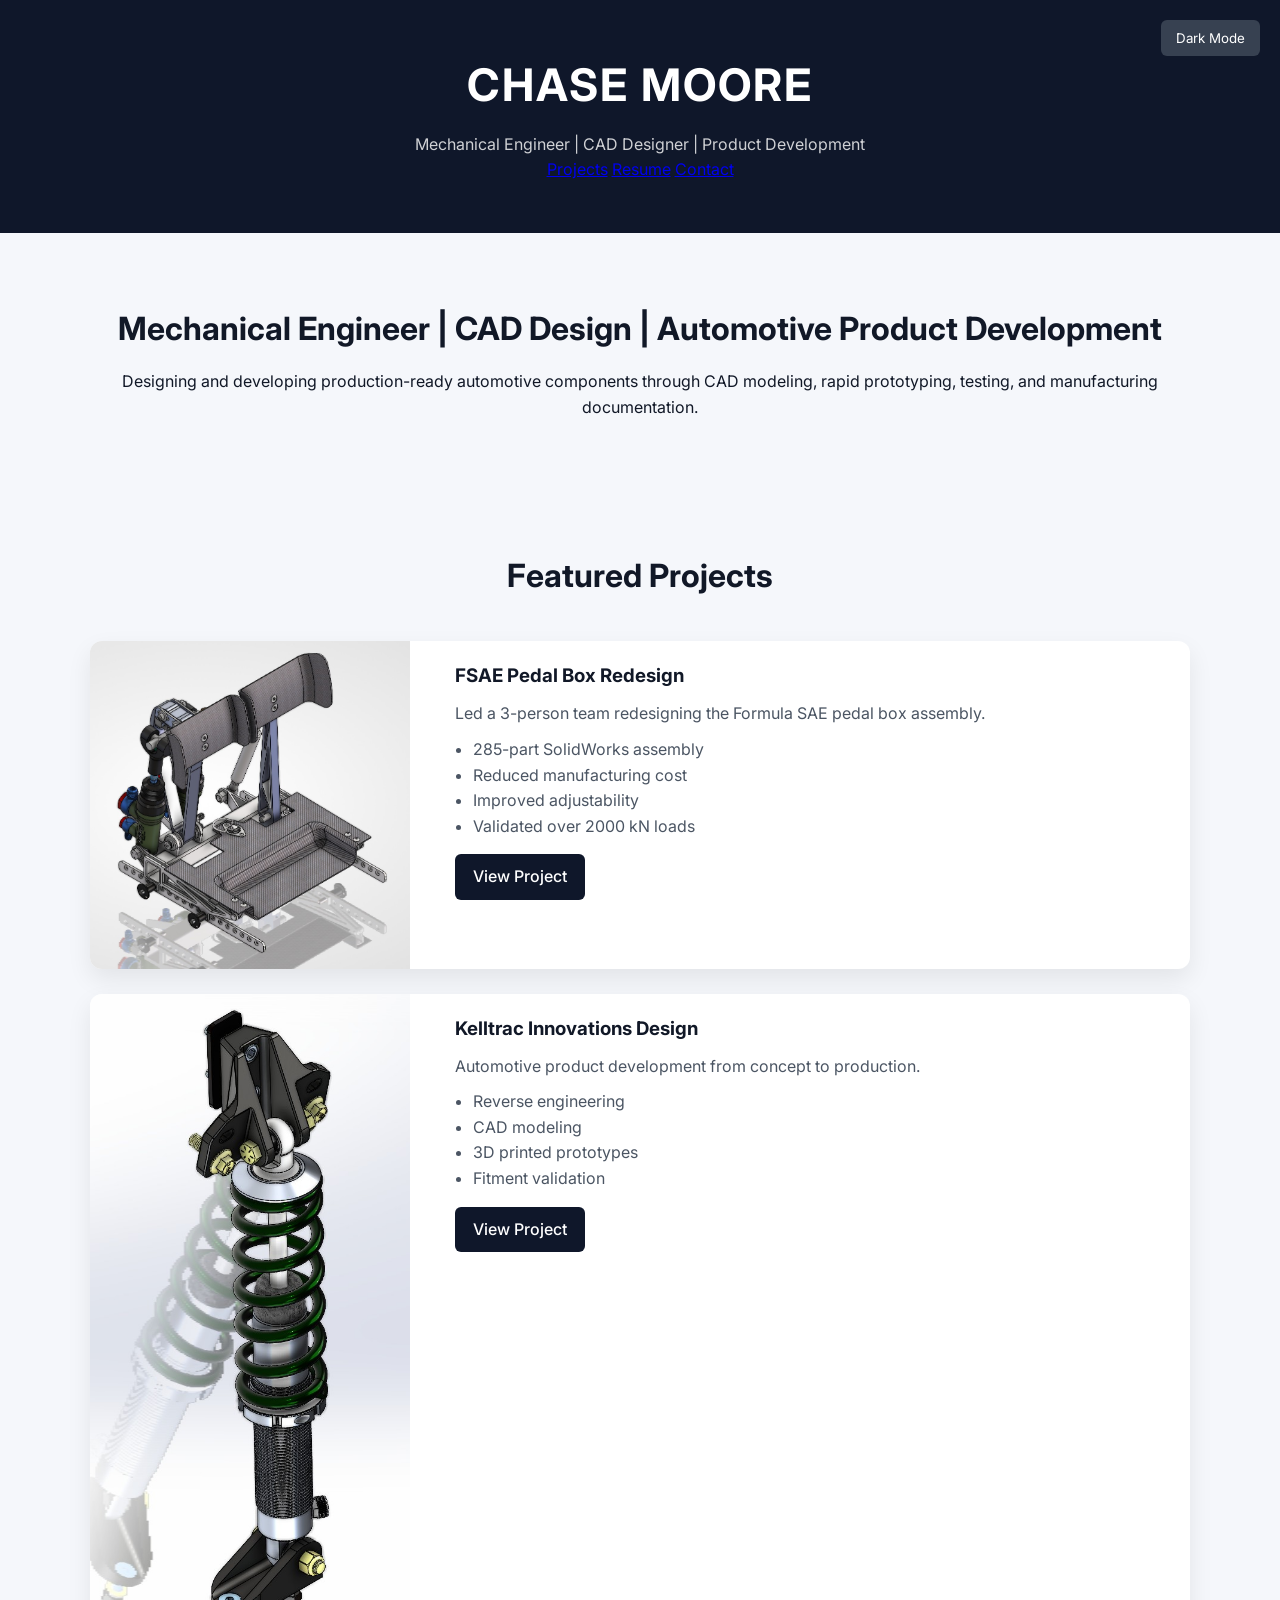
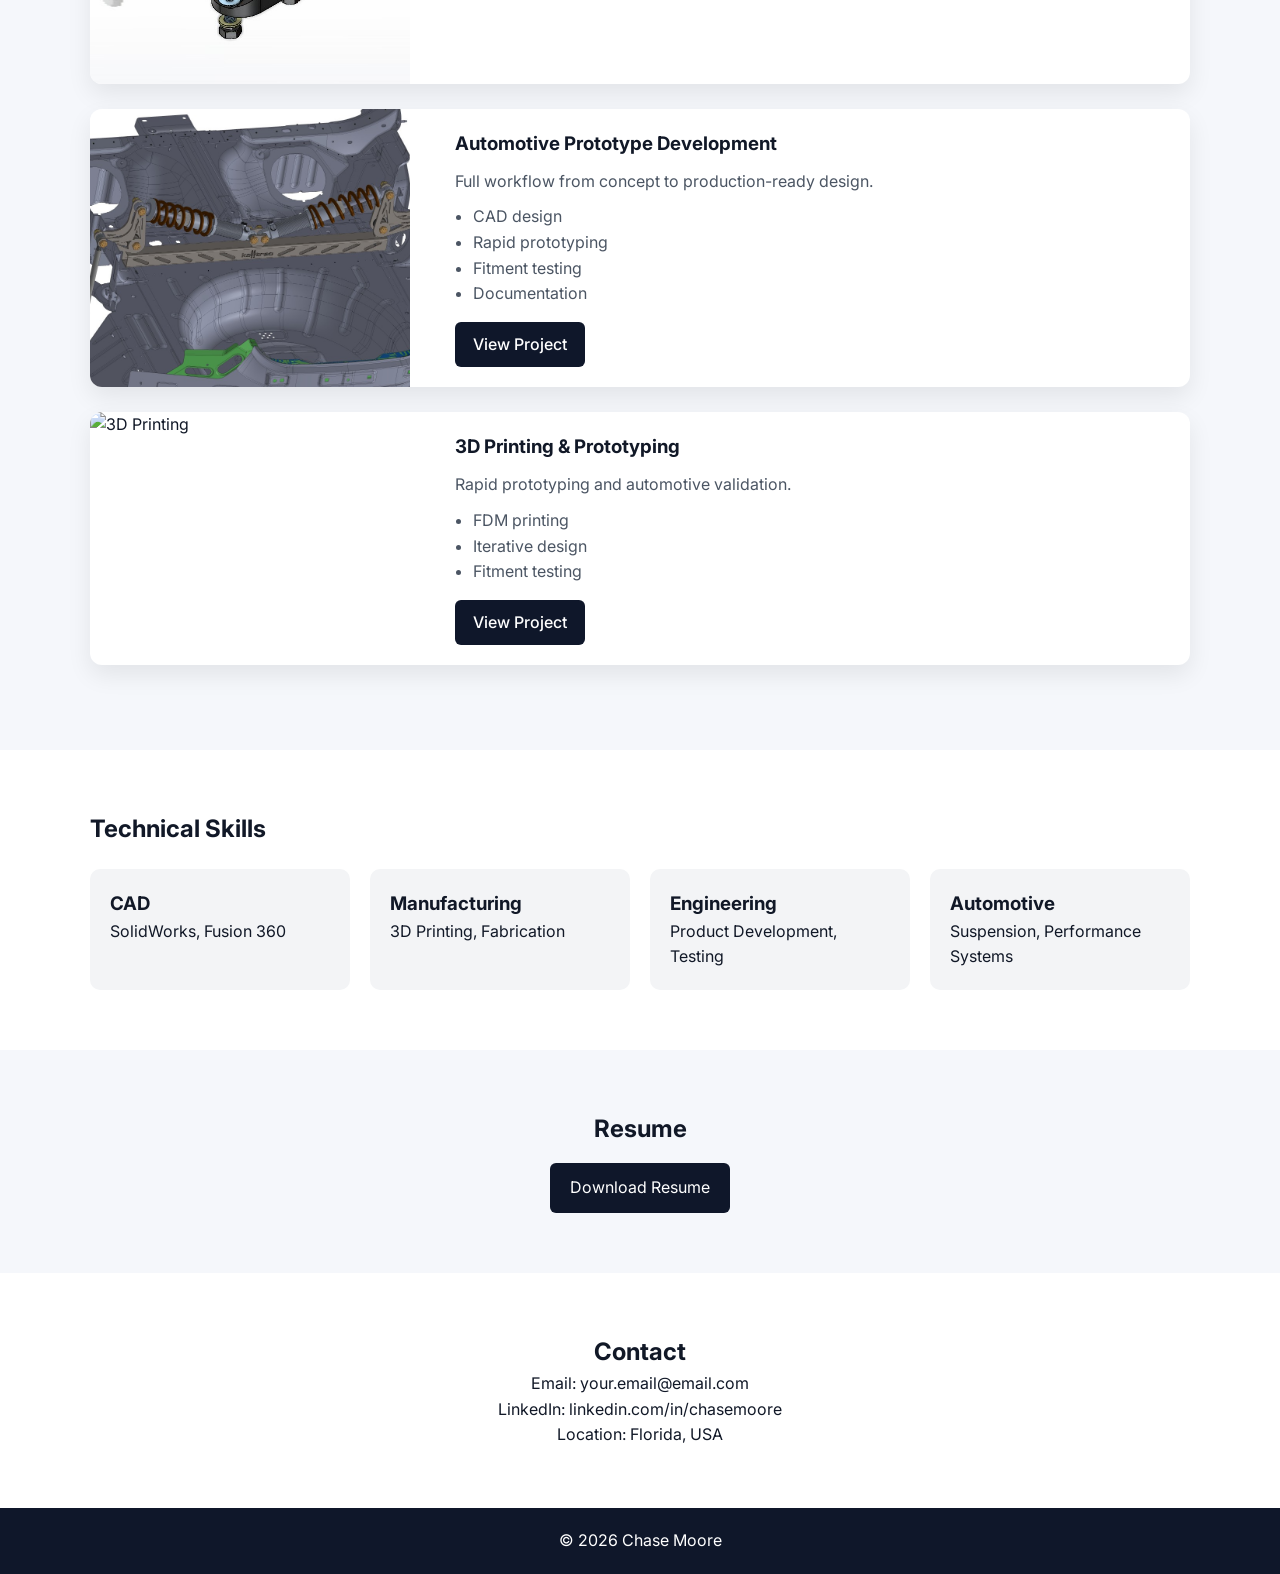
==== commit 6f6990b9: "ADD images" ====
--- a/index.html
+++ b/index.html
@@ -70,7 +70,7 @@
 
         <!-- Project 2 -->
         <div class="project-card">
-            <img src="images/kelltrac.jpg" alt="Kelltrac Design">
+            <img src="images/C209W.jpg" alt="C209W">
 
             <div class="project-content">
                 <h3>Kelltrac Innovations Design</h3>
@@ -86,7 +86,7 @@
                     <li>Fitment validation</li>
                 </ul>
 
-                <a href="images/kelltrac.jpg" target="_blank">View Project</a>
+                <a href="images/C209W.jpg" target="_blank">View Project</a>
             </div>
         </div>
 
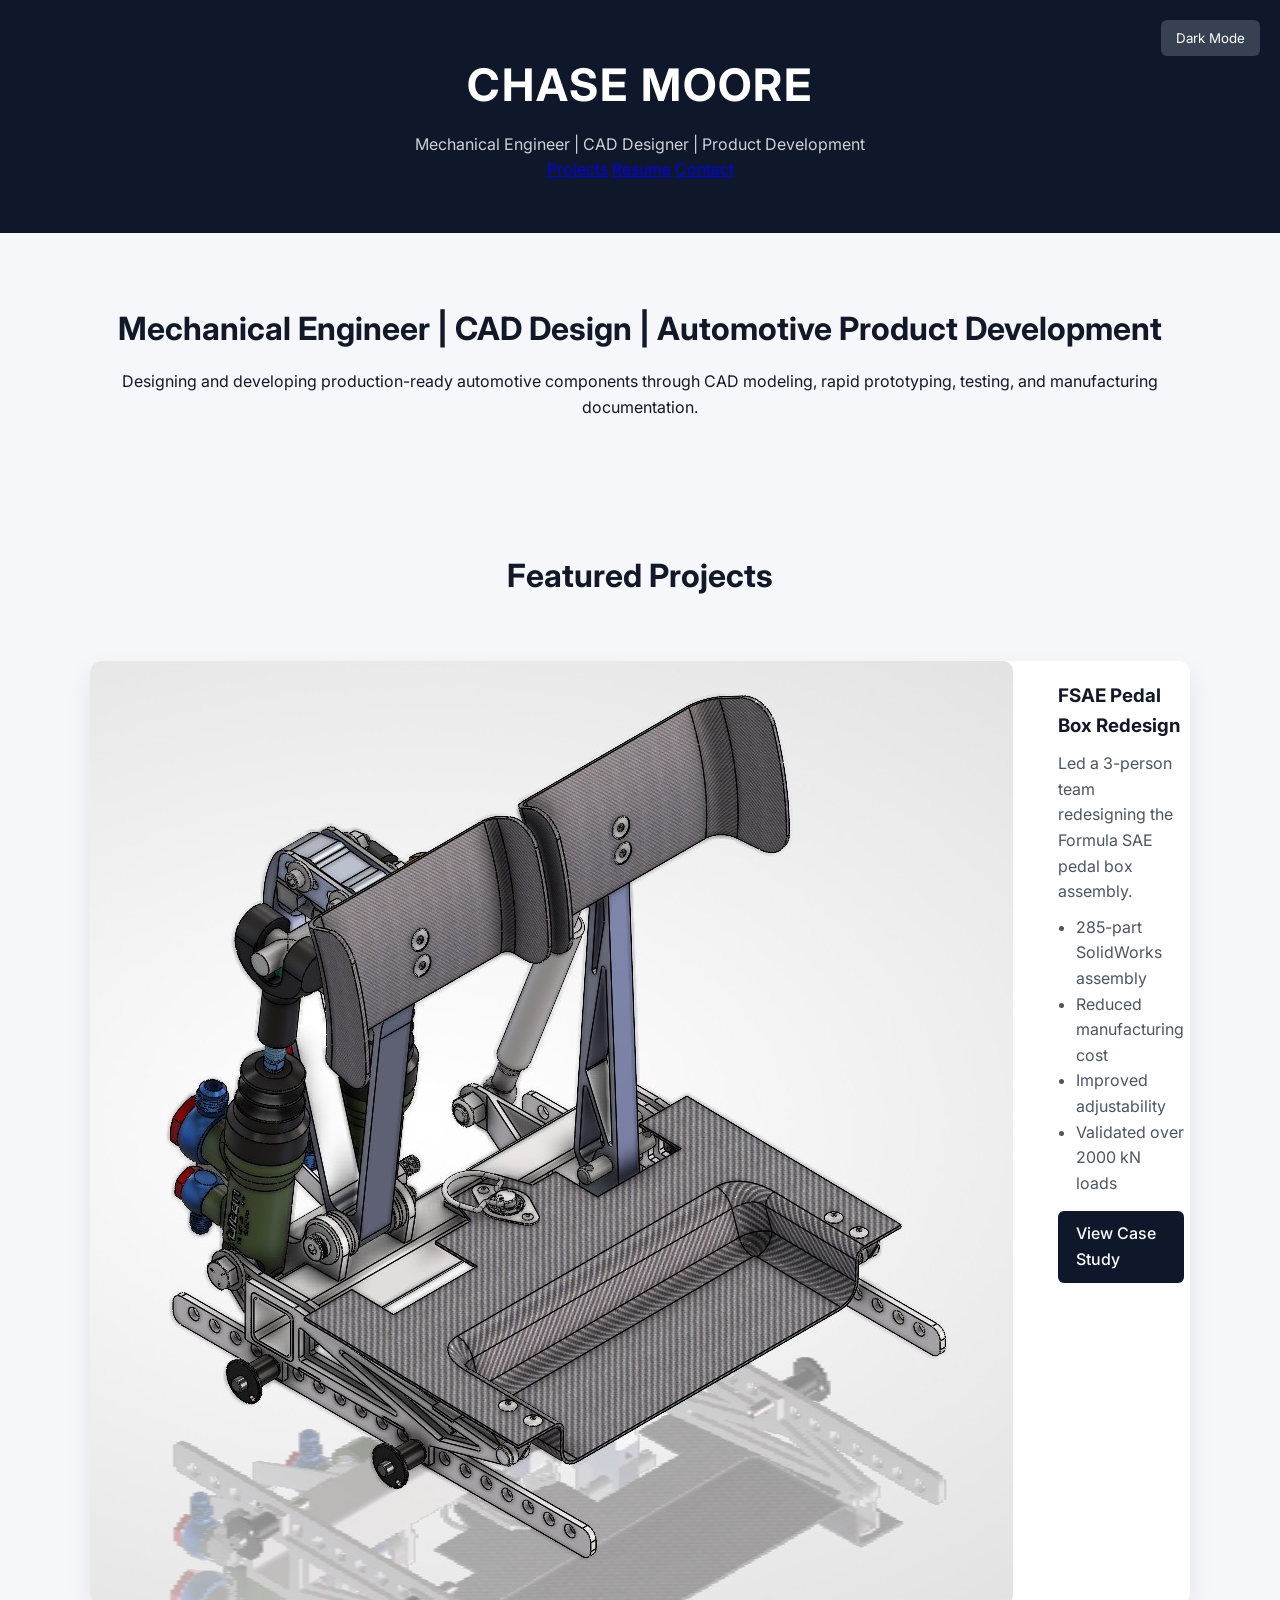
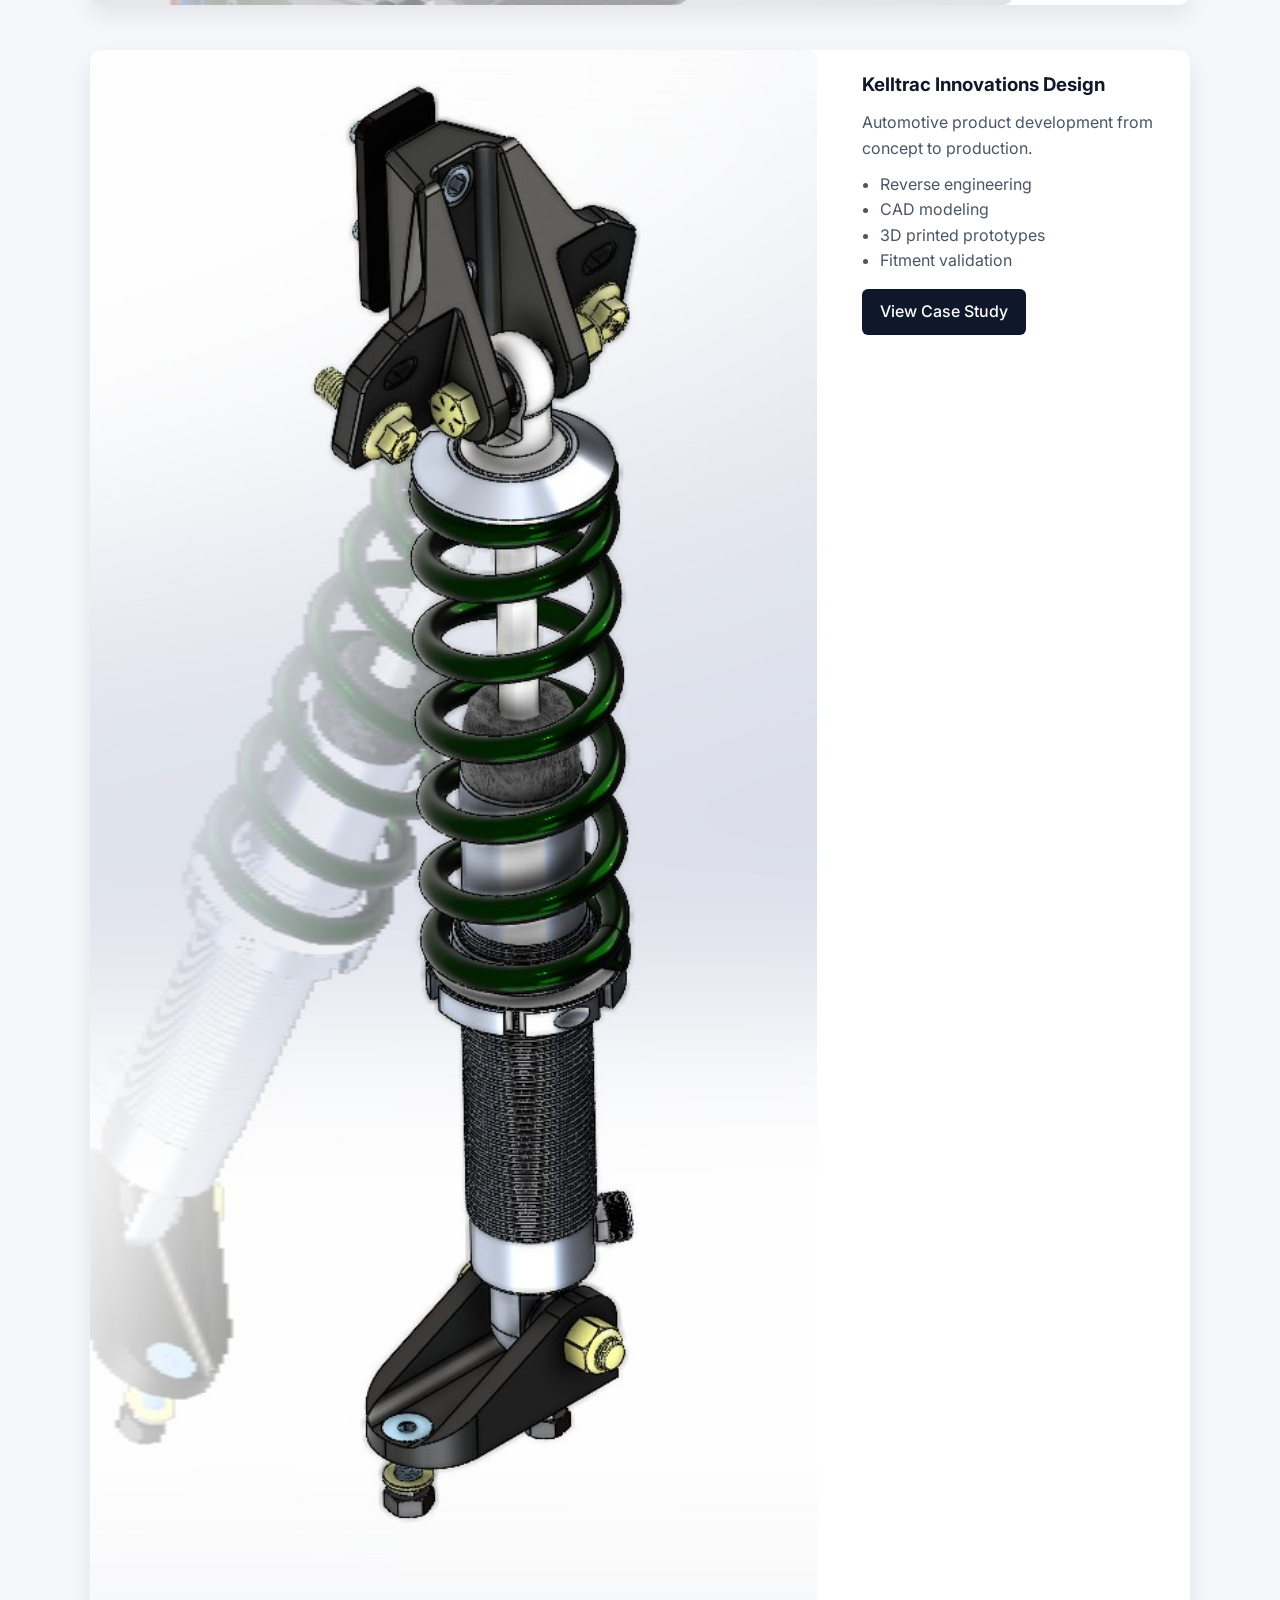
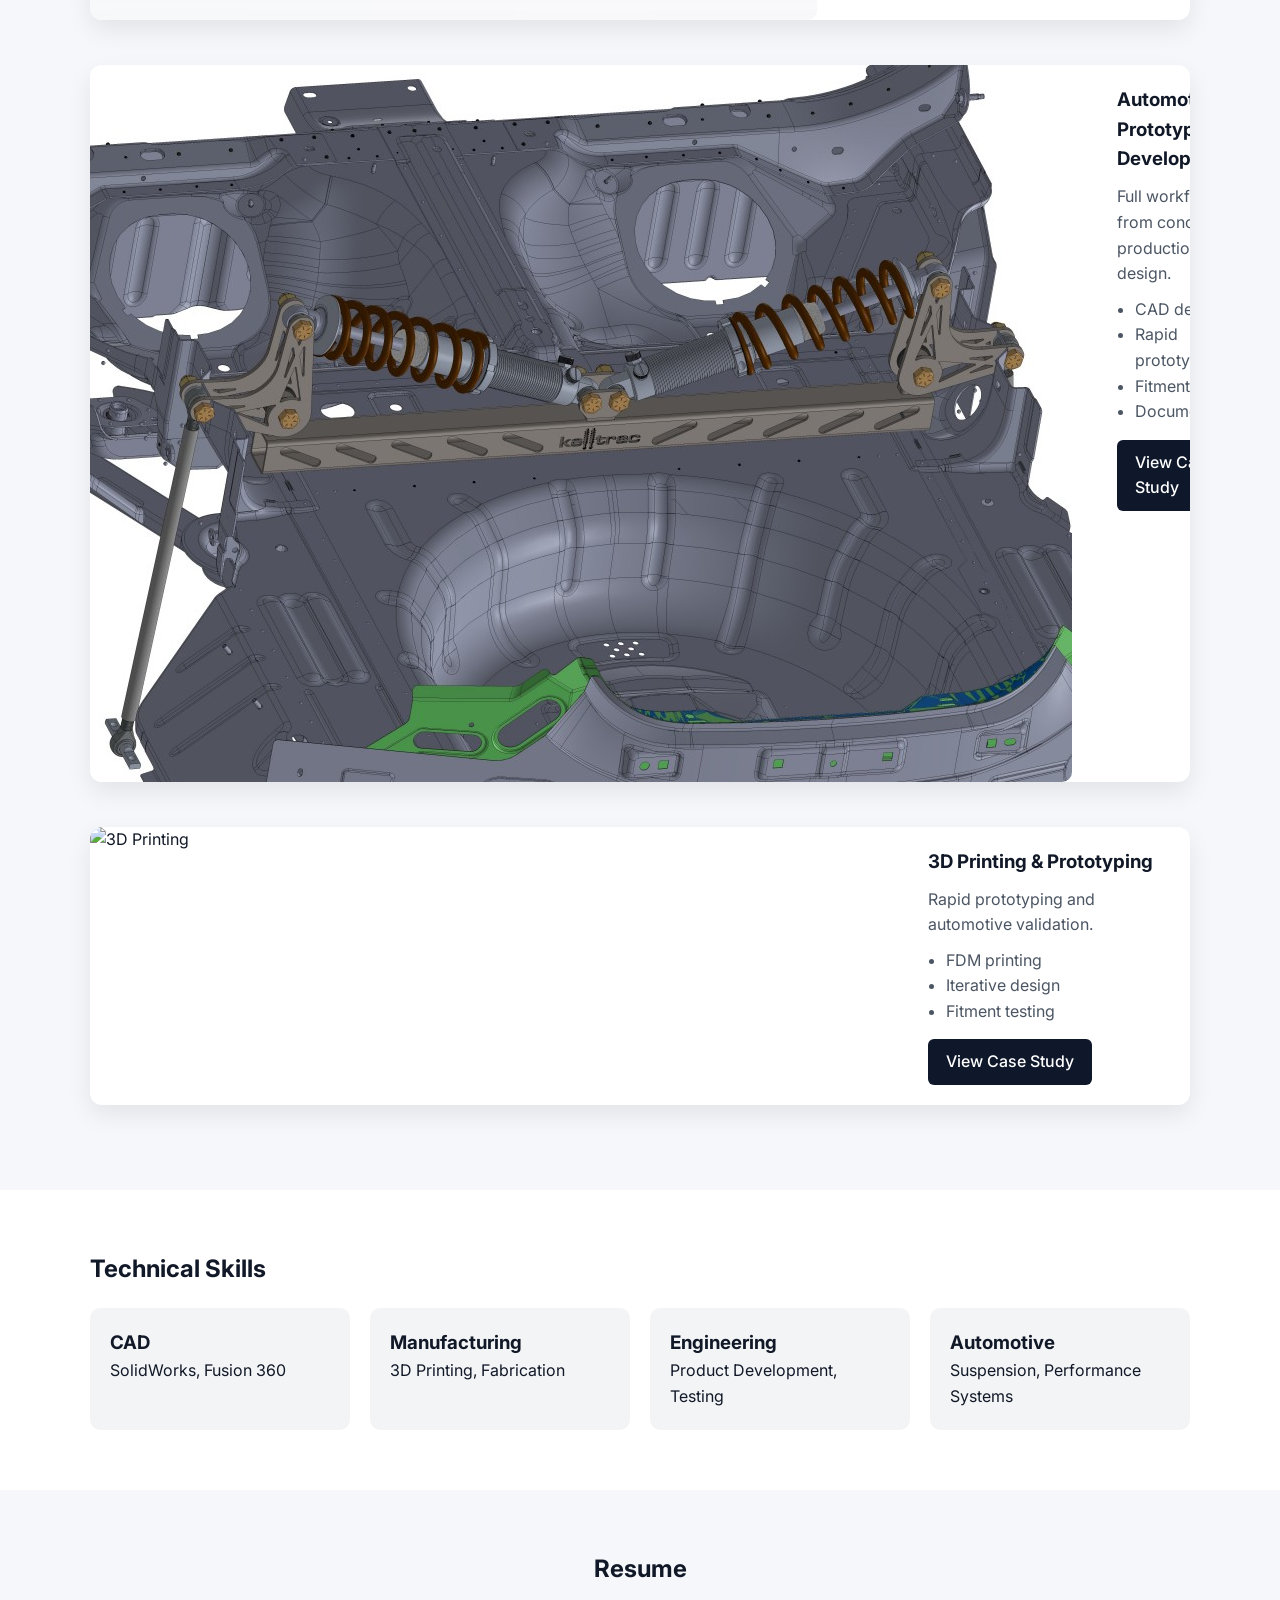
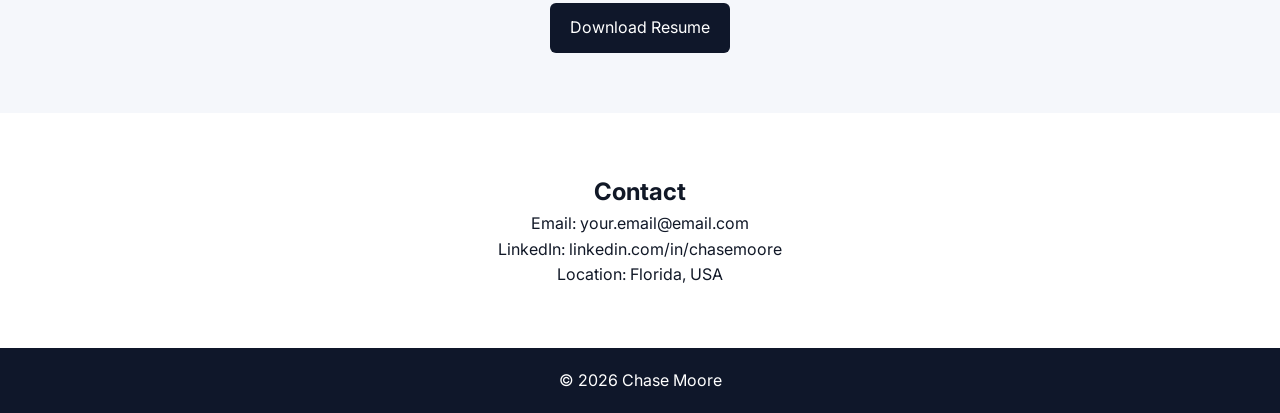
==== commit d8ed4c3b: "Update project links and add new case study pages for FSAE Pedal Box" ====
--- a/index.html
+++ b/index.html
@@ -64,7 +64,7 @@
                     <li>Validated over 2000 kN loads</li>
                 </ul>
 
-                <a href="images/pedal-box-full.jpg" target="_blank">View Project</a>
+                <a href="projects/fsae-pedal-box.html">View Case Study</a>
             </div>
         </div>
 
@@ -86,7 +86,7 @@
                     <li>Fitment validation</li>
                 </ul>
 
-                <a href="images/C209W.jpg" target="_blank">View Project</a>
+                <a href="projects/kelltrac.html">View Case Study</a>
             </div>
         </div>
 
@@ -108,7 +108,7 @@
                     <li>Documentation</li>
                 </ul>
 
-                <a href="images/cantilever-suspension.jpg" target="_blank">View Project</a>
+                <a href="projects/cantilever.html">View Case Study</a>
             </div>
         </div>
 
@@ -129,7 +129,7 @@
                     <li>Fitment testing</li>
                 </ul>
 
-                <a href="projects/3d-printing.html">View Project</a>
+                <a href="projects/3d-printing.html">View Case Study</a>
             </div>
         </div>
 
--- a/style.css
+++ b/style.css
@@ -254,4 +254,15 @@
 
 .project-card img:hover {
     transform: scale(1.02);
+}
+
+.project-card img {
+    width: 100%;
+    border-radius: 10px;
+}
+
+.projects .container {
+    display: flex;
+    flex-direction: column;
+    gap: 20px;
 }
